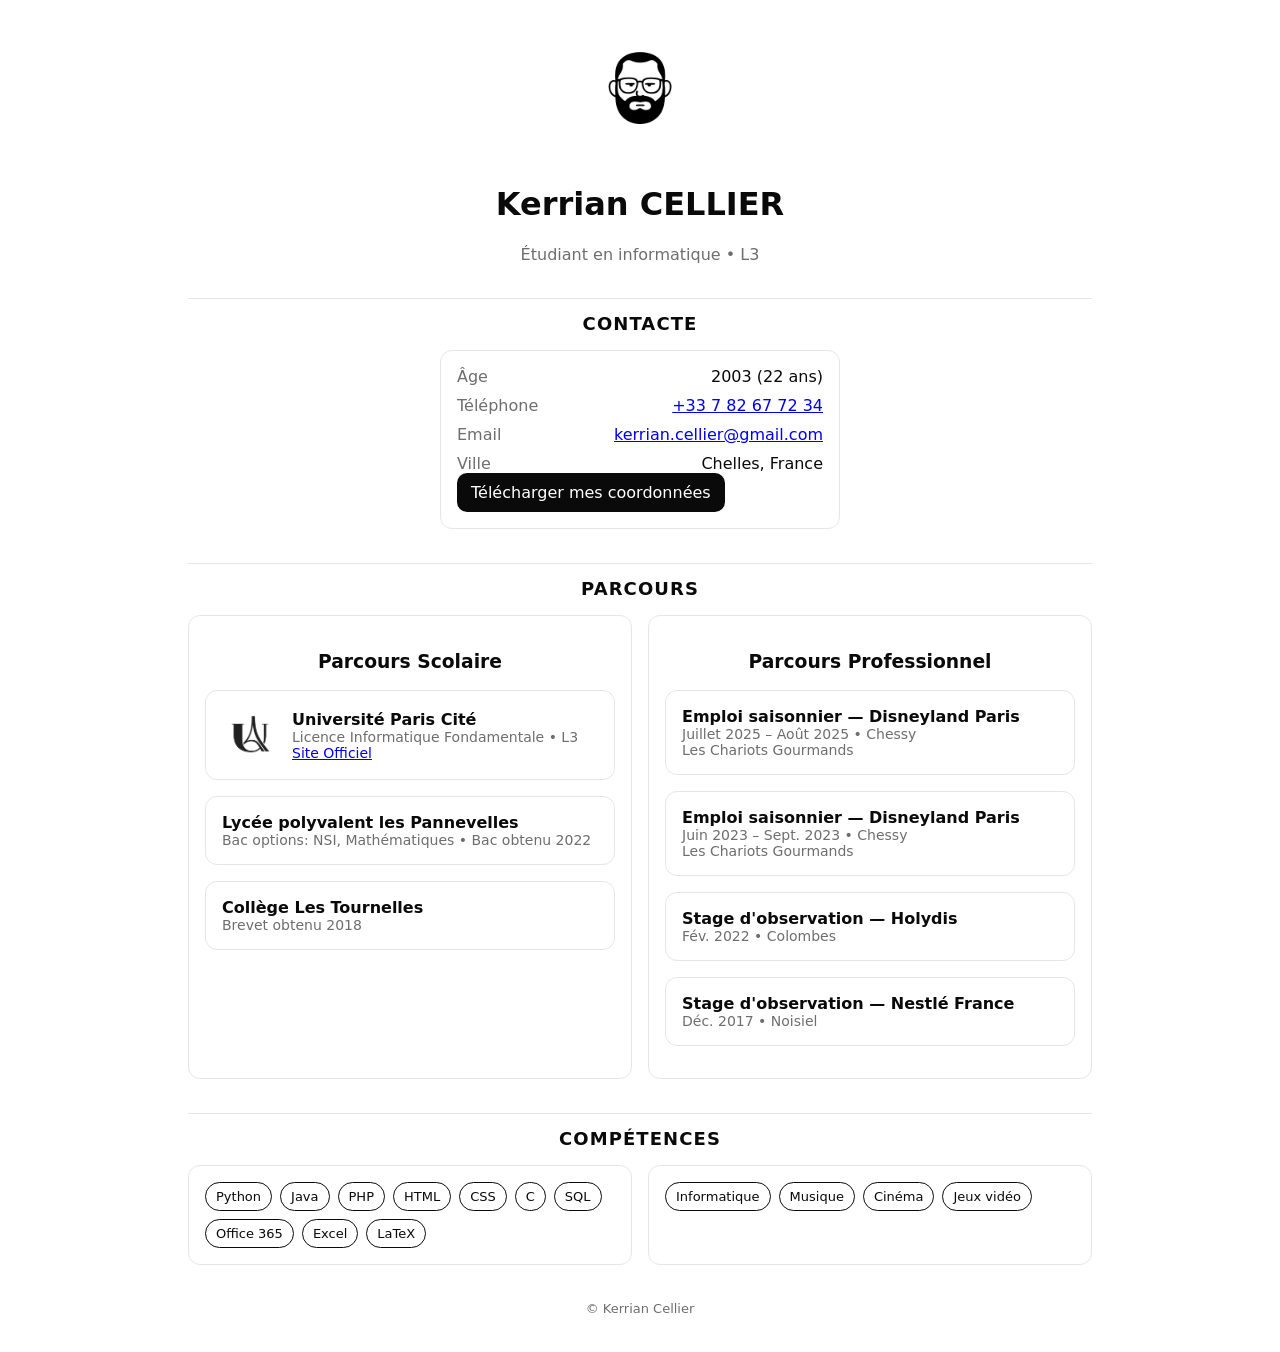
==== index.html @ a4cadca9 "Update index.html" ====
<!DOCTYPE html>
<html lang="fr">
<head>
<meta charset="utf-8">
<meta name="viewport" content="width=device-width, initial-scale=1">
<title>Kerrian Cellier — Portfolio</title>
<style>
  :root{
    --bg:#ffffff;
    --fg:#0a0a0a;
    --muted:#6e6e6e;
    --line:#e6e6e6;
  }
  *{box-sizing:
    border-box
  }
  html,body{
    margin:0;
    padding:0;
    background:var(--bg);
    color:var(--fg);
    font-family:system-ui,-apple-system,Segoe UI,Roboto,Arial,sans-serif
  }
  h1, h2, h3 {
    text-align: center;
  }
  .container{
    max-width:960px;
    margin:0 auto;
    padding:28px
  }
  .header{
    text-align: center;
    margin-bottom: 20px;
  }

  .profile-img{
    width: 120px;
    height: 120px;
    border-radius: 50%;
    object-fit: cover;
    background: #f2f2f2;
    margin-bottom: 12px;
  }

  .subtitle{
    margin: 4px 0 0;
    color: var(--muted);
  }

  .brand{
    display:flex;
    gap:16px;
    align-items:center
  }
  .brand img{
    width:72px;
    height:72px;
    border-radius:50%;
    object-fit:cover;
    background:#f2f2f2
  }
  .brand h1{
    font-size:28px;
    margin:0
  }
  .brand p{
    margin:4px 0 0;
    color:var(--muted)
  }
  .section{
    margin-top:34px;
    padding-top:14px;
    border-top:1px solid var(--line)
  }
  .section h2{
    font-size:18px;
    margin:0 0 16px;
    text-transform:uppercase;
    letter-spacing:.06em
  }
  .grid{
    display:grid;
    grid-template-columns:1fr;
    gap:16px
  }
  @media(min-width:760px){
    .grid{
      grid-template-columns:repeat(2,1fr)
    }
  }
  .card{
    border:1px solid var(--line);
    border-radius:12px;
    padding:16px
  }
  .list{
    display:grid;
    gap:10px
  }
  .row{
    display:flex;
    justify-content:space-between;
    gap:10px
  }
  .k{
    color:var(--muted)
  }
  .badges{
    display:flex;
    gap:8px;
    flex-wrap:wrap
  }
  .badge{
    border:1px solid var(--fg);
    padding:6px 10px;
    border-radius:999px;
    font-size:13px
  }
  .media{
    display:flex;
    gap:14px;
    align-items:center
  }
  .media img{
    width:56px;
    height:56px;
    object-fit:contain;
    filter:grayscale(100%)
  }
  a.btn{
    display:inline-block;
    background:var(--fg);
    color:#fff;
    text-decoration:none;
    padding:10px 14px;
    border-radius:10px
  }
  .small{
    font-size:14px;
    color:var(--muted)
  }
  footer{
    margin:36px 0 8px;
    color:var(--muted);
    font-size:13px;
    text-align:center
  }
  #parcours .card .card {
    margin-bottom: 16px;
  }

  #contact .card {
    max-width: 400px;
    margin: 0 auto;
}
</style>
</head>
<body>
<div class="container">
  <header class="header">
    <img src="assets/profile.png" class="profile-img">
    <h1>Kerrian CELLIER</h1>
    <p class="subtitle">Étudiant en informatique • L3</p>
  </header>

  <section id="contact" class="section">
    <h2>Contacte</h2>
    <div class="card">
      <div class="list">
        <div class="row"><span class="k">Âge</span><span>2003 (22 ans)</span></div>
        <div class="row"><span class="k">Téléphone</span><a href="tel:+33782677234">+33 7 82 67 72 34</a></div>
        <div class="row"><span class="k">Email</span><a href="mailto:kerrian.cellier@gmail.com">kerrian.cellier@gmail.com</a></div>
        <div class="row"><span class="k">Ville</span><span>Chelles, France</span></div>
      </div>
      <a class="btn" href="assets/profile.vcf" download="Kerrian_Cellier.vcf">Télécharger mes coordonnées</a>
    </div>
  </section>

  <section id="parcours" class="section">
    <h2>Parcours</h2>
    <div class="grid">
      
      <div class="card">
        <h3>Parcours Scolaire</h3>
        <div class="card">
          <div class="media">
            <img src="assets/upc-logo.png">
            <div>
              <div><b>Université Paris Cité</b></div>
              <div class="small">Licence Informatique Fondamentale • L3</div>
              <div class="small"><a href="https://www.informatique.univ-paris-diderot.fr/" target="_blank">Site Officiel</a></div>
            </div>
          </div>
        </div>

        <div class="card">
          <div class="media">
            <div>
              <div><b>Lycée polyvalent les Pannevelles</b></div>
              <div class="small">Bac options:  NSI, Mathématiques • Bac obtenu 2022</div>
            </div>
          </div>
        </div>

        <div class="card">
          <div class="media">
            <div>
              <div><b>Collège Les Tournelles</b></div>
              <div class="small">Brevet obtenu 2018</div>
            </div>
          </div>
        </div>
      </div>
      <div class="card">
        <h3>Parcours Professionnel</h3>

        <div class="card">
          <div class="media">
            <div>
              <div><b>Emploi saisonnier — Disneyland Paris</b></div>
              <div class="small">Juillet 2025 – Août 2025 • Chessy</div>
              <div class="small">Les Chariots Gourmands</div>
            </div>
          </div>
        </div>

        <div class="card">
          <div class="media">
            <div>
              <div><b>Emploi saisonnier — Disneyland Paris</b></div>
              <div class="small">Juin 2023 – Sept. 2023 • Chessy</div>
              <div class="small">Les Chariots Gourmands</div>
            </div>
          </div>
        </div>

        <div class="card">
          <div class="media">
            <div>
              <div><b>Stage d'observation — Holydis</b></div>
              <div class="small">Fév. 2022 • Colombes</div>
            </div>
          </div>
        </div>

        <div class="card">
          <div class="media">
            <div>
              <div><b>Stage d'observation — Nestlé France</b></div>
              <div class="small">Déc. 2017 • Noisiel</div>
            </div>
          </div>
        </div>

      </div>
    </div>
  </section>

  <section id="skills" class="section">
    <h2>Compétences</h2>
    <div class="grid">
      <div class="card">
        <div class="badges">
          <span class="badge">Python</span>
          <span class="badge">Java</span>
          <span class="badge">PHP</span>
          <span class="badge">HTML</span>
          <span class="badge">CSS</span>
          <span class="badge">C</span>
          <span class="badge">SQL</span>
          <span class="badge">Office 365</span>
          <span class="badge">Excel</span>
          <span class="badge">LaTeX</span>
        </div>
      </div>

      <div class="card">
        <div class="badges">
          <span class="badge">Informatique</span>
          <span class="badge">Musique</span>
          <span class="badge">Cinéma</span>
          <span class="badge">Jeux vidéo</span>
        </div>
      </div>
    </div>
  </section>

  <footer>© Kerrian Cellier</footer>
</div>
</body>
</html>
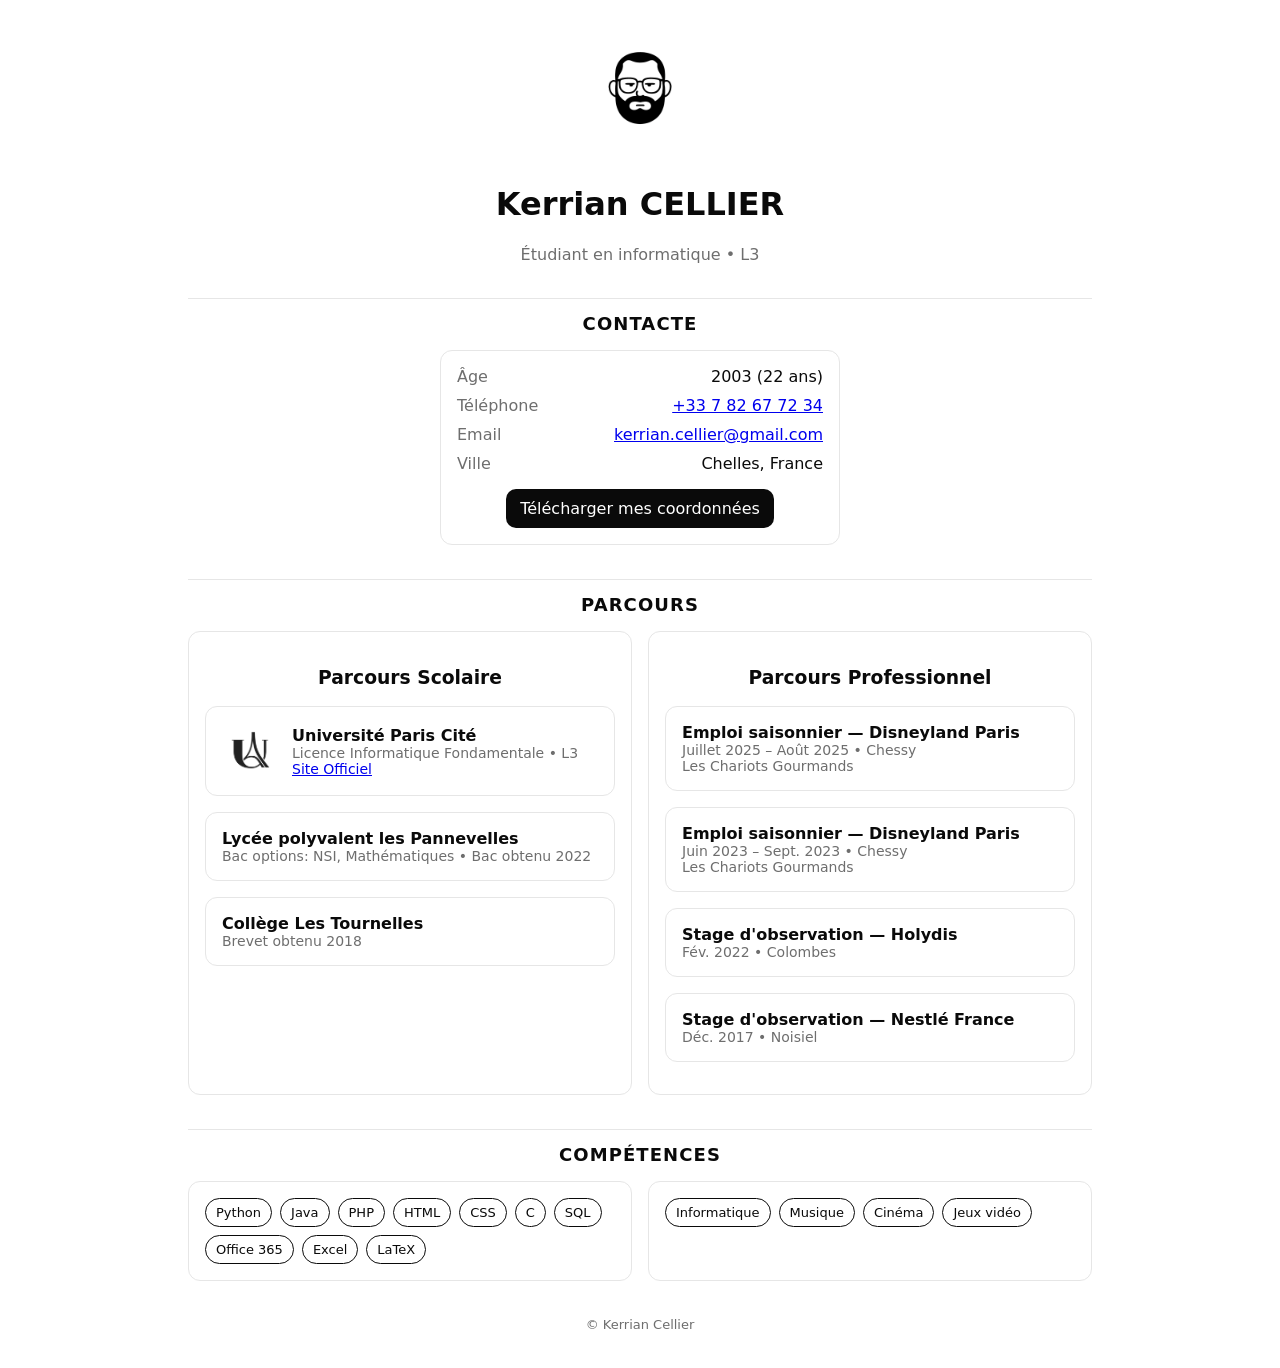
==== commit 3a422c01: "Add button styles to card component Added styles for button inside card component." ====
--- a/index.html
+++ b/index.html
@@ -33,7 +33,6 @@
     text-align: center;
     margin-bottom: 20px;
   }
-
   .profile-img{
     width: 120px;
     height: 120px;
@@ -42,12 +41,10 @@
     background: #f2f2f2;
     margin-bottom: 12px;
   }
-
   .subtitle{
     margin: 4px 0 0;
     color: var(--muted);
   }
-
   .brand{
     display:flex;
     gap:16px;
@@ -93,6 +90,12 @@
     border:1px solid var(--line);
     border-radius:12px;
     padding:16px
+  }
+  .card .btn {
+    display: block;
+    margin: 16px auto 0 auto;
+    text-align: center;
+    width: fit-content;
   }
   .list{
     display:grid;
@@ -149,7 +152,6 @@
   #parcours .card .card {
     margin-bottom: 16px;
   }
-
   #contact .card {
     max-width: 400px;
     margin: 0 auto;
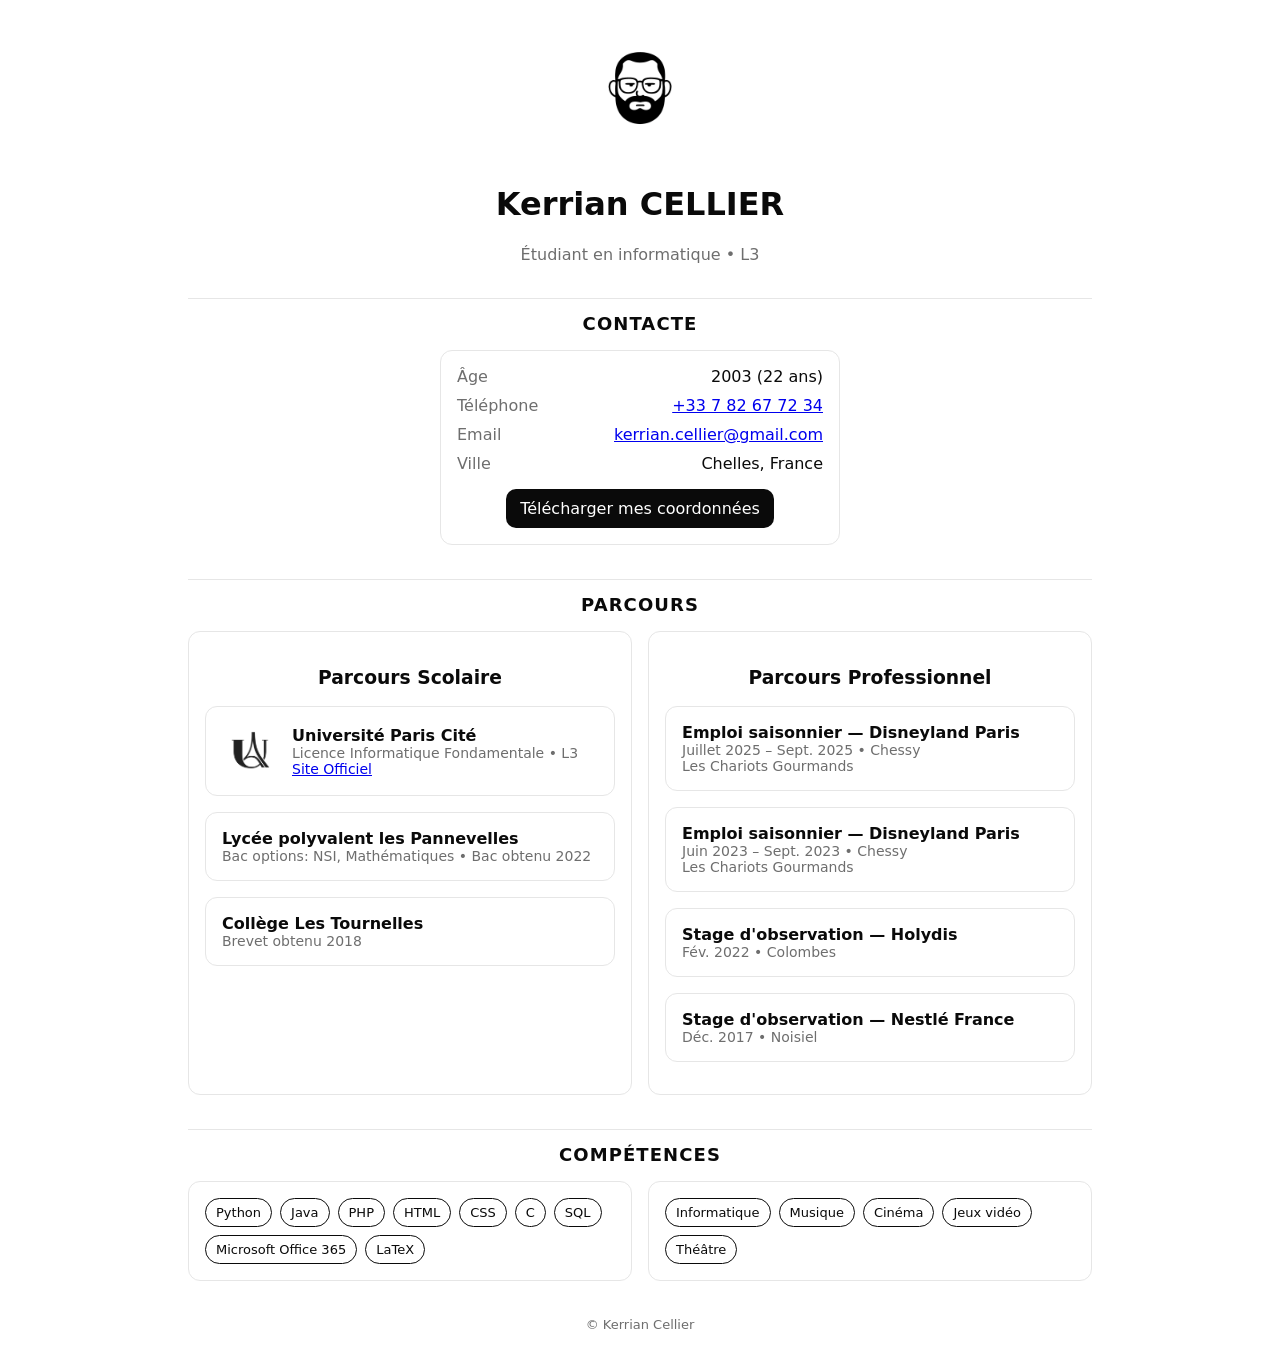
==== commit a55e4abc: "Update index.html" ====
--- a/index.html
+++ b/index.html
@@ -175,7 +175,7 @@
         <div class="row"><span class="k">Email</span><a href="mailto:kerrian.cellier@gmail.com">kerrian.cellier@gmail.com</a></div>
         <div class="row"><span class="k">Ville</span><span>Chelles, France</span></div>
       </div>
-      <a class="btn" href="assets/profile.vcf" download="Kerrian_Cellier.vcf">Télécharger mes coordonnées</a>
+      <a class="btn" href="assets/Kerrian_Cellier.vcf" download="Kerrian_Cellier.vcf">Télécharger mes coordonnées</a>
     </div>
   </section>
 
@@ -221,7 +221,7 @@
           <div class="media">
             <div>
               <div><b>Emploi saisonnier — Disneyland Paris</b></div>
-              <div class="small">Juillet 2025 – Août 2025 • Chessy</div>
+              <div class="small">Juillet 2025 – Sept. 2025 • Chessy</div>
               <div class="small">Les Chariots Gourmands</div>
             </div>
           </div>
@@ -271,8 +271,7 @@
           <span class="badge">CSS</span>
           <span class="badge">C</span>
           <span class="badge">SQL</span>
-          <span class="badge">Office 365</span>
-          <span class="badge">Excel</span>
+          <span class="badge">Microsoft Office 365</span>
           <span class="badge">LaTeX</span>
         </div>
       </div>
@@ -283,6 +282,7 @@
           <span class="badge">Musique</span>
           <span class="badge">Cinéma</span>
           <span class="badge">Jeux vidéo</span>
+          <span class="badge">Théâtre</span>
         </div>
       </div>
     </div>
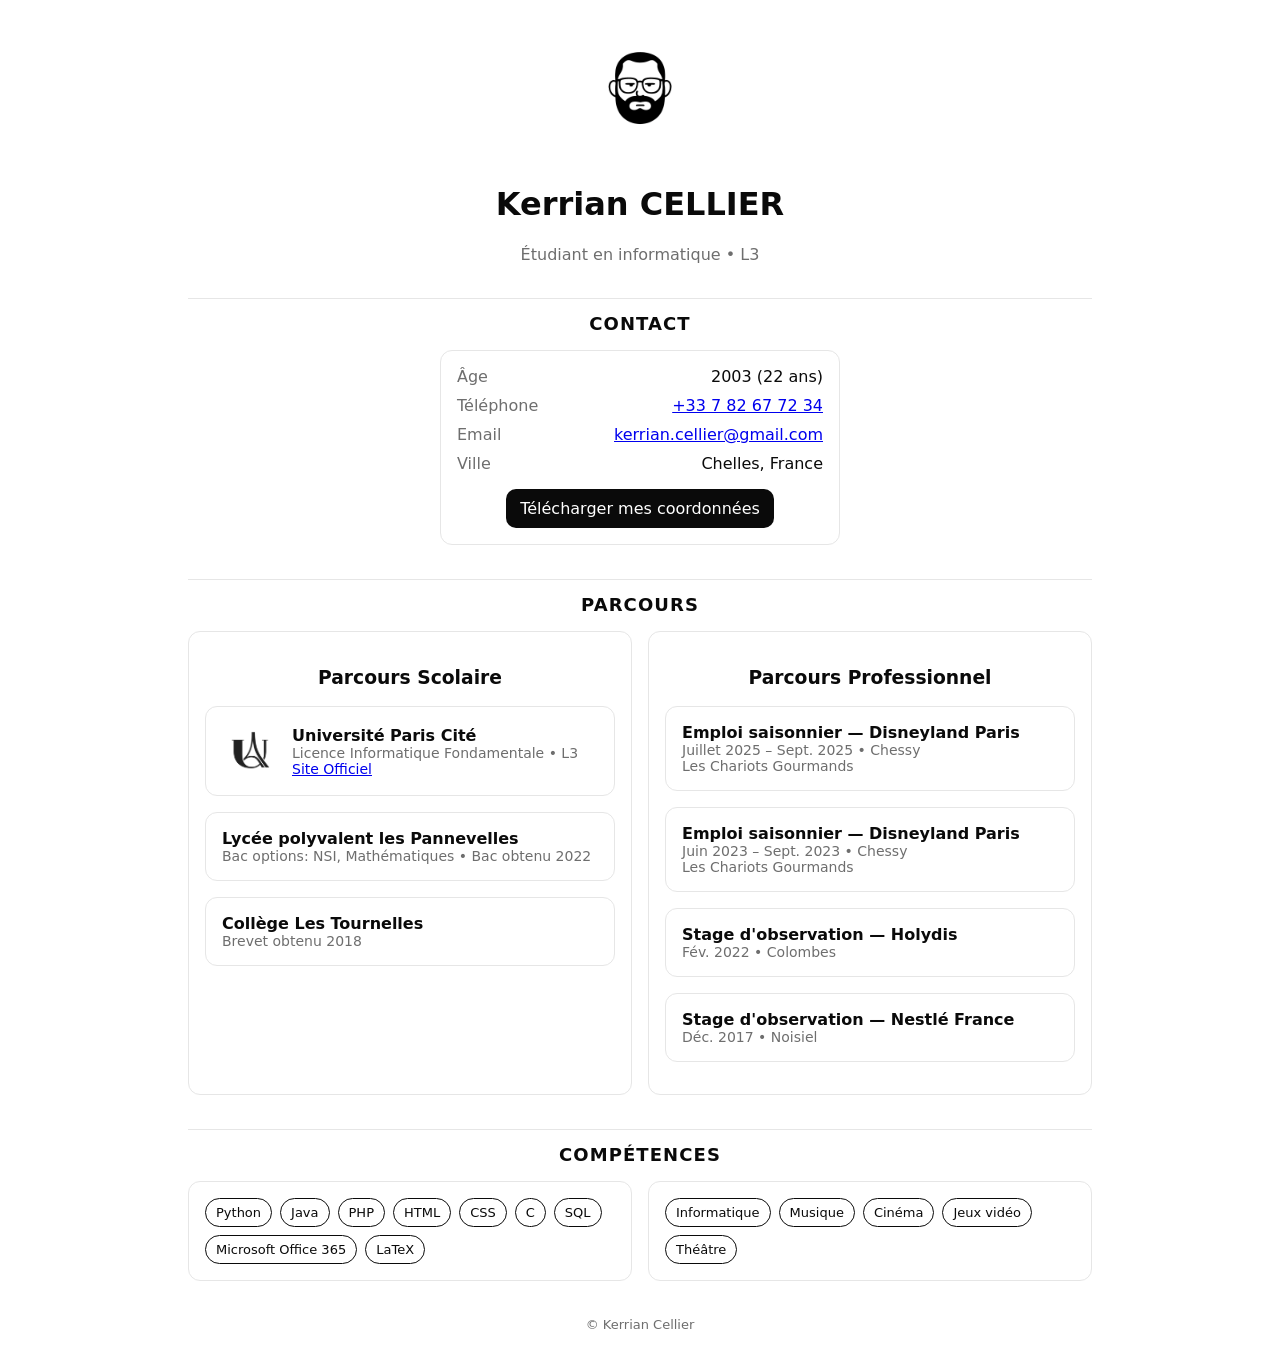
==== commit afdaec08: "Update index.html" ====
--- a/index.html
+++ b/index.html
@@ -167,7 +167,7 @@
   </header>
 
   <section id="contact" class="section">
-    <h2>Contacte</h2>
+    <h2>Contact</h2>
     <div class="card">
       <div class="list">
         <div class="row"><span class="k">Âge</span><span>2003 (22 ans)</span></div>
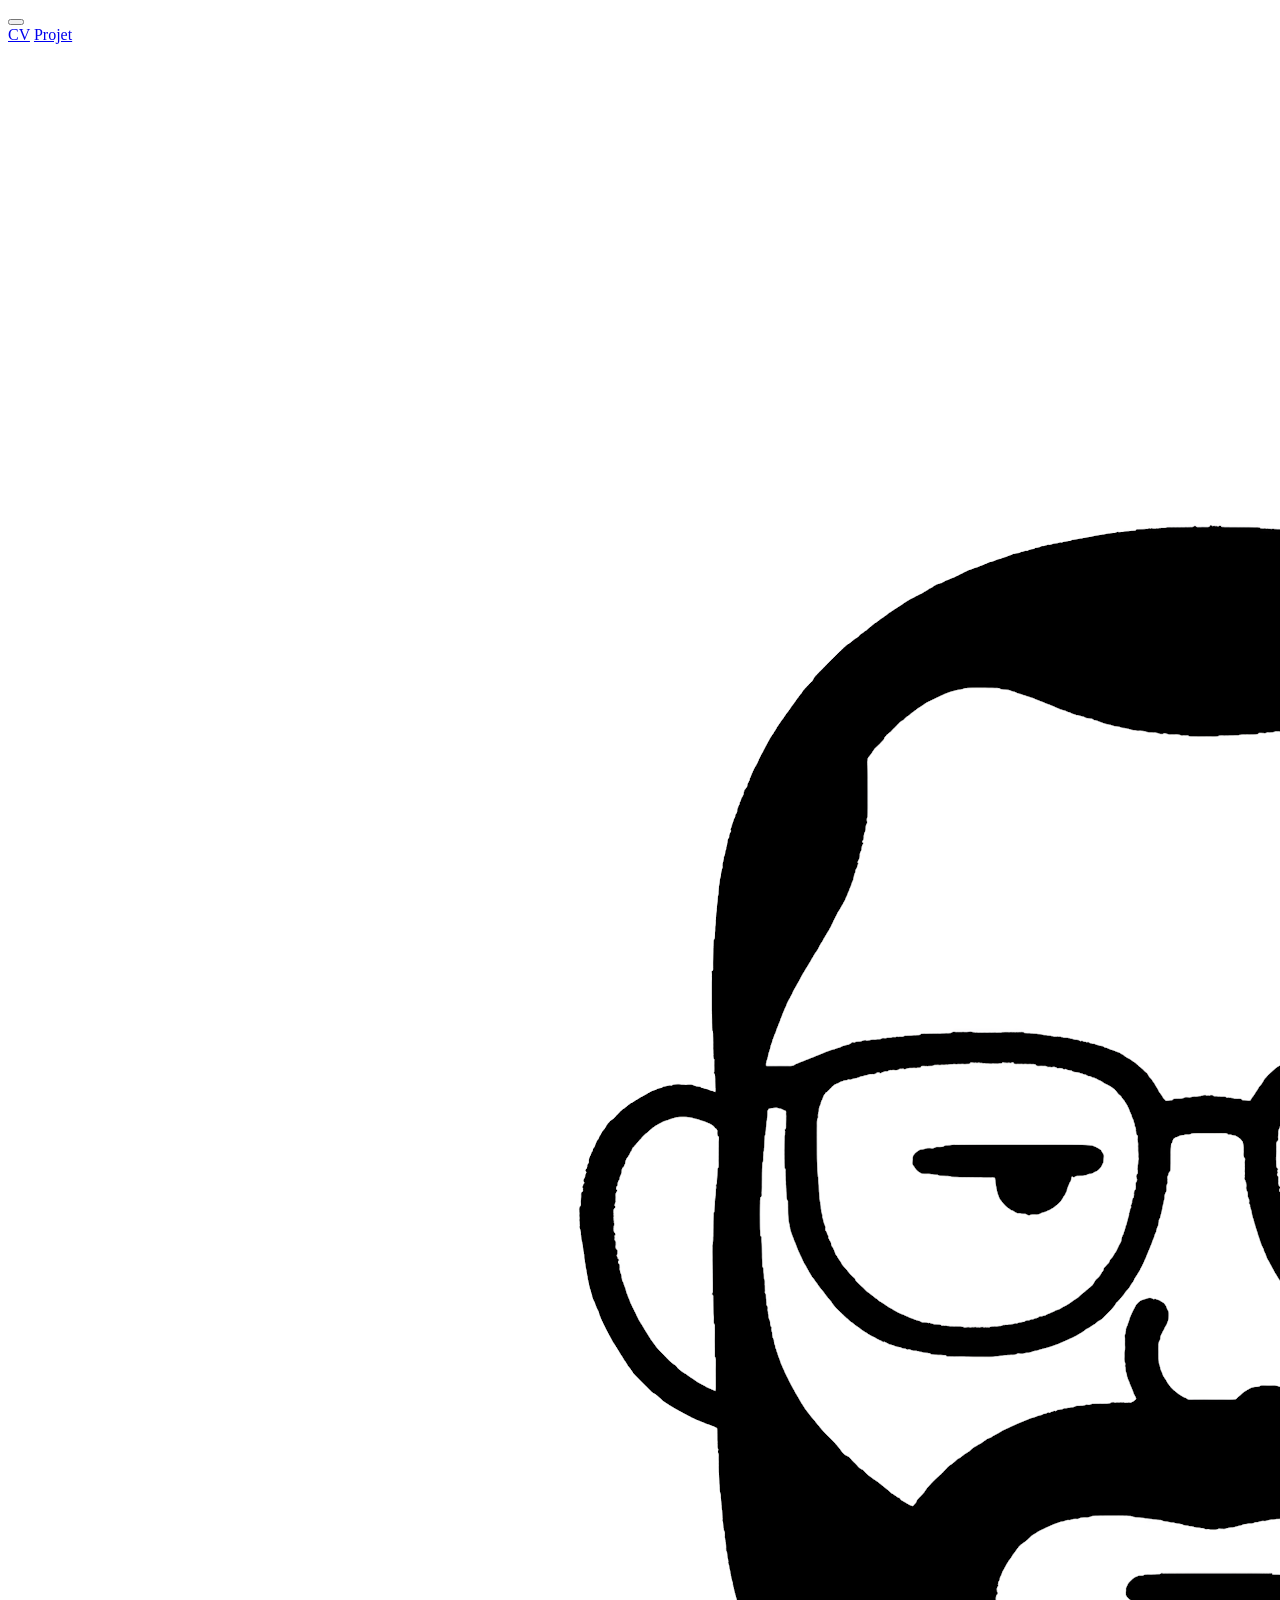
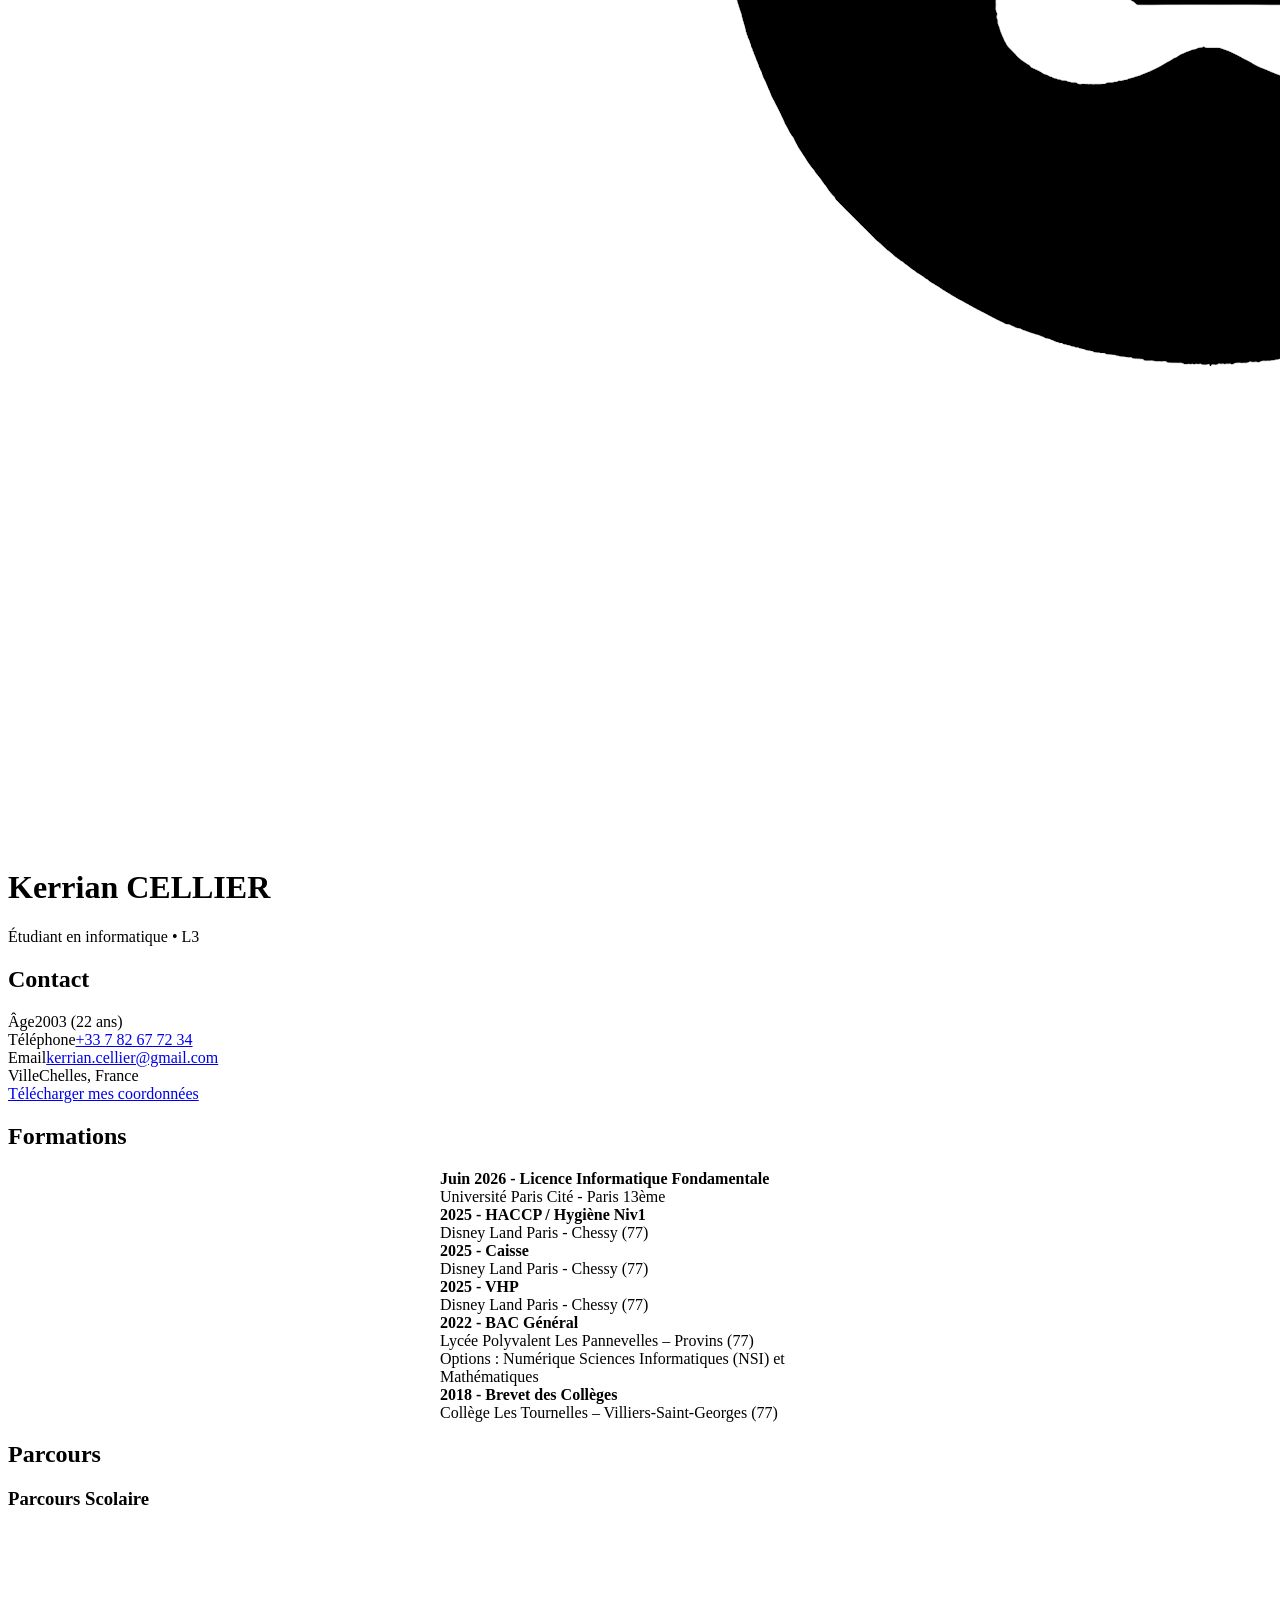
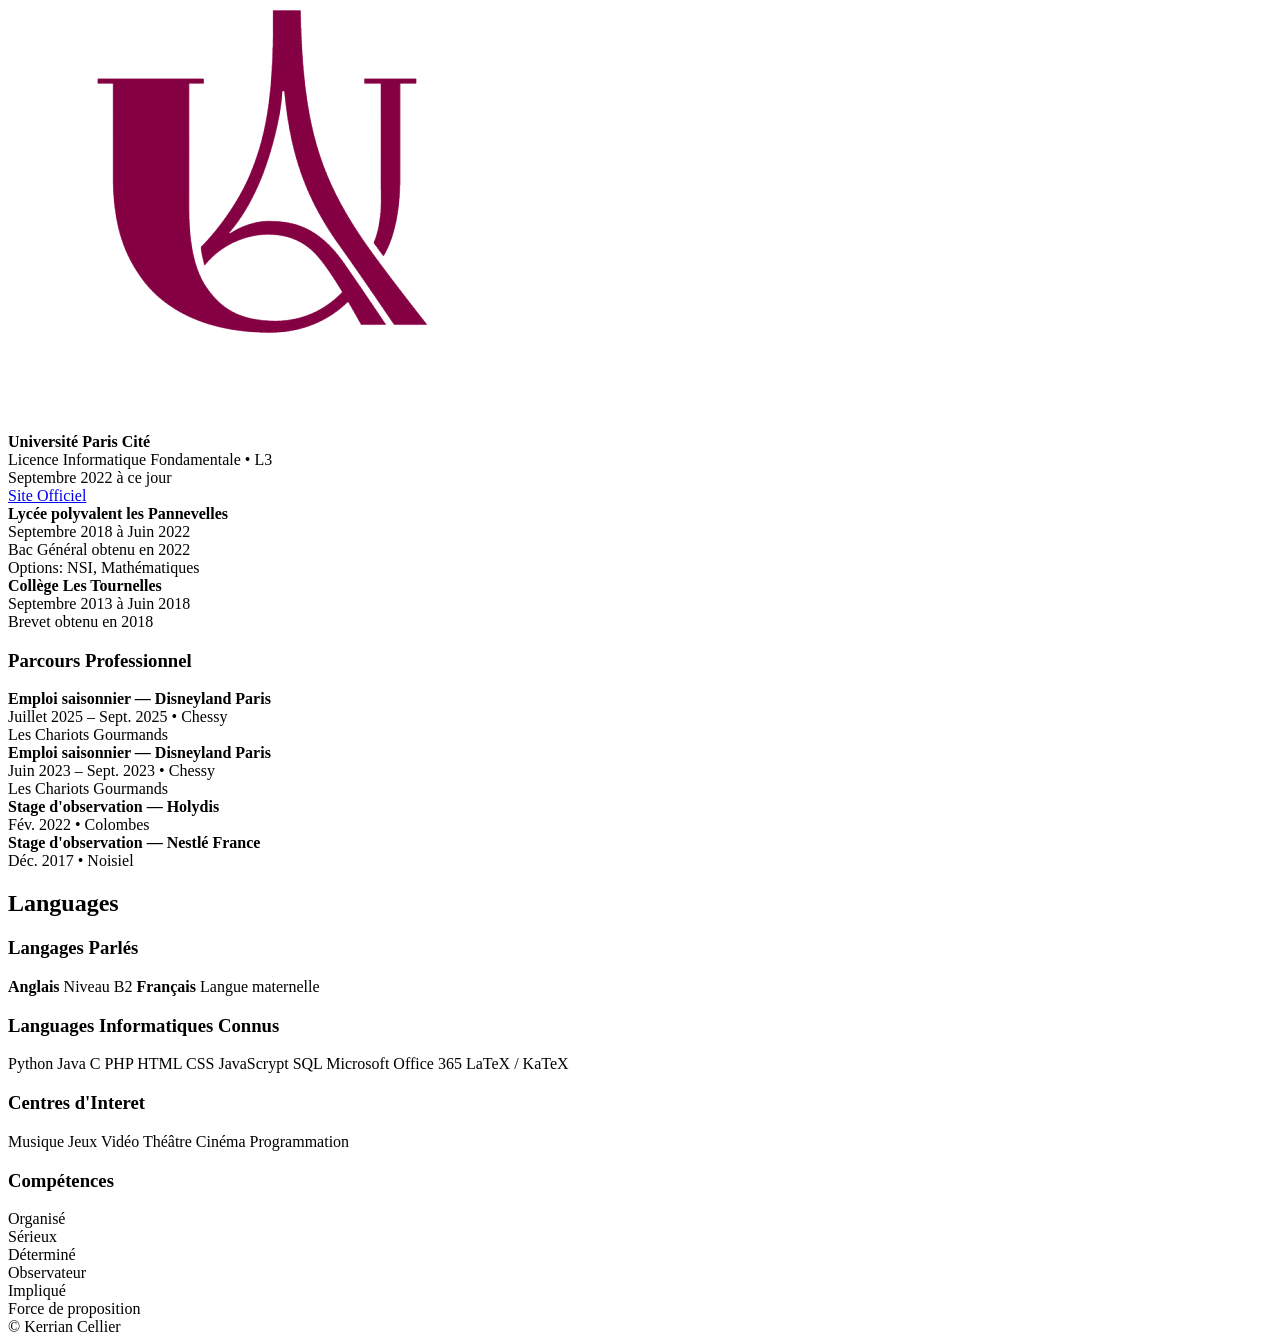
==== commit 7ab59354: "Update index.html" ====
--- a/index.html
+++ b/index.html
@@ -1,294 +1,326 @@
 <!DOCTYPE html>
-<html lang="fr">
-<head>
-<meta charset="utf-8">
-<meta name="viewport" content="width=device-width, initial-scale=1">
-<title>Kerrian Cellier — Portfolio</title>
-<style>
-  :root{
-    --bg:#ffffff;
-    --fg:#0a0a0a;
-    --muted:#6e6e6e;
-    --line:#e6e6e6;
-  }
-  *{box-sizing:
-    border-box
-  }
-  html,body{
-    margin:0;
-    padding:0;
-    background:var(--bg);
-    color:var(--fg);
-    font-family:system-ui,-apple-system,Segoe UI,Roboto,Arial,sans-serif
-  }
-  h1, h2, h3 {
-    text-align: center;
-  }
-  .container{
-    max-width:960px;
-    margin:0 auto;
-    padding:28px
-  }
-  .header{
-    text-align: center;
-    margin-bottom: 20px;
-  }
-  .profile-img{
-    width: 120px;
-    height: 120px;
-    border-radius: 50%;
-    object-fit: cover;
-    background: #f2f2f2;
-    margin-bottom: 12px;
-  }
-  .subtitle{
-    margin: 4px 0 0;
-    color: var(--muted);
-  }
-  .brand{
-    display:flex;
-    gap:16px;
-    align-items:center
-  }
-  .brand img{
-    width:72px;
-    height:72px;
-    border-radius:50%;
-    object-fit:cover;
-    background:#f2f2f2
-  }
-  .brand h1{
-    font-size:28px;
-    margin:0
-  }
-  .brand p{
-    margin:4px 0 0;
-    color:var(--muted)
-  }
-  .section{
-    margin-top:34px;
-    padding-top:14px;
-    border-top:1px solid var(--line)
-  }
-  .section h2{
-    font-size:18px;
-    margin:0 0 16px;
-    text-transform:uppercase;
-    letter-spacing:.06em
-  }
-  .grid{
-    display:grid;
-    grid-template-columns:1fr;
-    gap:16px
-  }
-  @media(min-width:760px){
-    .grid{
-      grid-template-columns:repeat(2,1fr)
-    }
-  }
-  .card{
-    border:1px solid var(--line);
-    border-radius:12px;
-    padding:16px
-  }
-  .card .btn {
-    display: block;
-    margin: 16px auto 0 auto;
-    text-align: center;
-    width: fit-content;
-  }
-  .list{
-    display:grid;
-    gap:10px
-  }
-  .row{
-    display:flex;
-    justify-content:space-between;
-    gap:10px
-  }
-  .k{
-    color:var(--muted)
-  }
-  .badges{
-    display:flex;
-    gap:8px;
-    flex-wrap:wrap
-  }
-  .badge{
-    border:1px solid var(--fg);
-    padding:6px 10px;
-    border-radius:999px;
-    font-size:13px
-  }
-  .media{
-    display:flex;
-    gap:14px;
-    align-items:center
-  }
-  .media img{
-    width:56px;
-    height:56px;
-    object-fit:contain;
-    filter:grayscale(100%)
-  }
-  a.btn{
-    display:inline-block;
-    background:var(--fg);
-    color:#fff;
-    text-decoration:none;
-    padding:10px 14px;
-    border-radius:10px
-  }
-  .small{
-    font-size:14px;
-    color:var(--muted)
-  }
-  footer{
-    margin:36px 0 8px;
-    color:var(--muted);
-    font-size:13px;
-    text-align:center
-  }
-  #parcours .card .card {
-    margin-bottom: 16px;
-  }
-  #contact .card {
-    max-width: 400px;
-    margin: 0 auto;
-}
-</style>
-</head>
+  <html lang="fr">
+    <head>
+      <meta charset="utf-8">
+      <meta name="viewport" content="width=device-width, initial-scale=1">
+      <title>Kerrian Cellier — Portfolio</title>
+      <link rel="stylesheet" href="style.css">
+    </head>
 <body>
-<div class="container">
-  <header class="header">
-    <img src="assets/profile.png" class="profile-img">
-    <h1>Kerrian CELLIER</h1>
-    <p class="subtitle">Étudiant en informatique • L3</p>
-  </header>
-
-  <section id="contact" class="section">
-    <h2>Contact</h2>
-    <div class="card">
-      <div class="list">
-        <div class="row"><span class="k">Âge</span><span>2003 (22 ans)</span></div>
-        <div class="row"><span class="k">Téléphone</span><a href="tel:+33782677234">+33 7 82 67 72 34</a></div>
-        <div class="row"><span class="k">Email</span><a href="mailto:kerrian.cellier@gmail.com">kerrian.cellier@gmail.com</a></div>
-        <div class="row"><span class="k">Ville</span><span>Chelles, France</span></div>
-      </div>
-      <a class="btn" href="assets/Kerrian_Cellier.vcf" download="Kerrian_Cellier.vcf">Télécharger mes coordonnées</a>
+
+  <button class="menu-toggle" id="menuToggle">
+        <span></span>
+        <span></span>
+        <span></span>
+    </button>
+
+    <nav class="nav-menu" id="navMenu">
+        <div class="nav-content">
+            <a href="index.html" class="active">CV</a>
+            <a href="projet.html">Projet</a>
+        </div>
+    </nav>
+
+    <div class="menu-overlay" id="menuOverlay"></div>
+
+    <div class="container">
+      <header class="header">
+        <img src="assets/profile.png" class="profile-img">
+        <h1>Kerrian CELLIER</h1>
+        <p class="subtitle">Étudiant en informatique • L3</p>
+      </header>
+
+      <section id="contact" class="section">
+        <h2>Contact</h2>
+        <div class="card">
+          <div class="list">
+            <div class="row"><span class="k">Âge</span><span>2003 (22 ans)</span></div>
+            <div class="row"><span class="k">Téléphone</span><a href="tel:+33782677234">+33 7 82 67 72 34</a></div>
+            <div class="row"><span class="k">Email</span><a href="mailto:kerrian.cellier@gmail.com">kerrian.cellier@gmail.com</a></div>
+            <div class="row"><span class="k">Ville</span><span>Chelles, France</span></div>
+          </div>
+          <a class="btn" href="assets/Kerrian_Cellier.vcf" download="Kerrian_Cellier.vcf">Télécharger mes coordonnées</a>
+        </div>
+      </section>
+
+      <section id="parcours" class="section">
+        <h2>Formations</h2>
+        <div class="list" style="text-align: left; width: 100%; max-width: 400px; margin: 0 auto;">
+          
+          <div class="card">
+            <div class="card">
+              <div class="media">
+                <div>
+                  <div><b>Juin 2026 - Licence Informatique Fondamentale</b></div>
+                  <div class="small">Université Paris Cité - Paris 13ème</div>
+                </div>
+              </div>
+            </div>
+
+            <div class="card">
+              <div class="media">
+                <div>
+                  <div><b>2025 - HACCP / Hygiène Niv1</b></div>
+                  <div class="small">Disney Land Paris - Chessy (77)</div>
+                </div>
+              </div>
+            </div>
+
+            <div class="card">
+              <div class="media">
+                <div>
+                  <div><b>2025 - Caisse</b></div>
+                  <div class="small">Disney Land Paris - Chessy (77)</div>
+                </div>
+              </div>
+            </div>
+
+            <div class="card">
+              <div class="media">
+                <div>
+                  <div><b>2025 - VHP</b></div>
+                  <div class="small">Disney Land Paris - Chessy (77)</div>
+                </div>
+              </div>
+            </div>
+
+            <div class="card">
+              <div class="media">
+                <div>
+                  <div><b>2022 - BAC Général</b></div>
+                  <div class="small">Lycée Polyvalent Les Pannevelles – Provins (77)</div>
+                  <div class="small">Options : Numérique Sciences Informatiques (NSI) et Mathématiques</div>
+                </div>
+              </div>
+            </div>
+
+            <div class="card">
+              <div class="media">
+                <div>
+                  <div><b>2018 - Brevet des Collèges</b></div>
+                  <div class="small">Collège Les Tournelles – Villiers-Saint-Georges (77)</div>
+                </div>
+              </div>
+            </div>
+
+          </div>
+        </div>
+      </section>
+
+      <section id="parcours" class="section">
+        <h2>Parcours</h2>
+        <div class="grid">
+          
+          <div class="card">
+            <h3>Parcours Scolaire</h3>
+            <div class="card">
+              <div class="media">
+                <img src="assets/upc-logo.png">
+                <div>
+                  <div><b>Université Paris Cité</b></div>
+                  <div class="small">Licence Informatique Fondamentale • L3</div>
+                  <div class="small">Septembre 2022 à ce jour</div>
+                  <div class="small"><a href="https://www.informatique.univ-paris-diderot.fr/" target="_blank">Site Officiel</a></div>
+                </div>
+              </div>
+            </div>
+
+            <div class="card">
+              <div class="media">
+                <div>
+                  <div><b>Lycée polyvalent les Pannevelles</b></div>
+                  <div class="small">Septembre 2018 à Juin 2022</div>
+                  <div class="small">Bac Général obtenu en 2022</div>
+                  <div class="small">Options:  NSI, Mathématiques</div>
+                </div>
+              </div>
+            </div>
+
+            <div class="card">
+              <div class="media">
+                <div>
+                  <div><b>Collège Les Tournelles</b></div>
+                  <div class="small">Septembre 2013 à Juin 2018</div>
+                  <div class="small">Brevet obtenu en 2018</div>
+                </div>
+              </div>
+            </div>
+          </div>
+          <div class="card">
+            <h3>Parcours Professionnel</h3>
+
+            <div class="card">
+              <div class="media">
+                <div>
+                  <div><b>Emploi saisonnier — Disneyland Paris</b></div>
+                  <div class="small">Juillet 2025 – Sept. 2025 • Chessy</div>
+                  <div class="small">Les Chariots Gourmands</div>
+                </div>
+              </div>
+            </div>
+
+            <div class="card">
+              <div class="media">
+                <div>
+                  <div><b>Emploi saisonnier — Disneyland Paris</b></div>
+                  <div class="small">Juin 2023 – Sept. 2023 • Chessy</div>
+                  <div class="small">Les Chariots Gourmands</div>
+                </div>
+              </div>
+            </div>
+
+            <div class="card">
+              <div class="media">
+                <div>
+                  <div><b>Stage d'observation — Holydis</b></div>
+                  <div class="small">Fév. 2022 • Colombes</div>
+                </div>
+              </div>
+            </div>
+
+            <div class="card">
+              <div class="media">
+                <div>
+                  <div><b>Stage d'observation — Nestlé France</b></div>
+                  <div class="small">Déc. 2017 • Noisiel</div>
+                </div>
+              </div>
+            </div>
+
+          </div>
+        </div>
+      </section>
+      
+      <section id="parcours" class="section">
+        <h2>Languages</h2>
+        <div class="list">
+          
+          <div class="card">
+          <h3>Langages Parlés</h3> <div class="card">
+            <div class="list">
+              <span class="badge" style="text-align: center; width: 100%; max-width: 350px; margin: 0 auto;">
+                <b>Anglais</b>
+                <span class="level">Niveau B2</span>
+              </span>
+              <span class="badge" style="text-align: center; width: 100%; max-width: 350px; margin: 0 auto;">
+                <b>Français</b>
+                <span class="level">Langue maternelle</span>
+              </span>
+            </div>
+          </div>
+
+          <div class="card">
+            <h3>Languages Informatiques Connus</h3>
+
+            <div class="card">
+              <div class="badges">
+              <span class="badge" style="text-align: center; width: 100%; max-width: 350px; margin: 0 auto;">Python</span>
+              <span class="badge" style="text-align: center; width: 100%; max-width: 350px; margin: 0 auto;">Java</span>
+              <span class="badge" style="text-align: center; width: 100%; max-width: 350px; margin: 0 auto;">C</span>
+              <span class="badge" style="text-align: center; width: 100%; max-width: 350px; margin: 0 auto;">PHP</span>
+              <span class="badge" style="text-align: center; width: 100%; max-width: 350px; margin: 0 auto;">HTML</span>
+              <span class="badge" style="text-align: center; width: 100%; max-width: 350px; margin: 0 auto;">CSS</span>
+              <span class="badge" style="text-align: center; width: 100%; max-width: 350px; margin: 0 auto;">JavaScrypt</span>
+              <span class="badge" style="text-align: center; width: 100%; max-width: 350px; margin: 0 auto;">SQL</span>
+              <span class="badge" style="text-align: center; width: 100%; max-width: 350px; margin: 0 auto;">Microsoft Office 365</span>
+              <span class="badge" style="text-align: center; width: 100%; max-width: 350px; margin: 0 auto;">LaTeX / KaTeX</span>
+              </div>
+            </div>
+          </div>
+        </div>
+      </section>
+
+      <section id="parcours" class="section">
+        <div class="grid">
+          
+          <div class="card">
+            <h3>Centres d'Interet</h3>
+            <div class="card">
+              <div class="badges">
+              <span class="badge" style="text-align: center; width: 100%; max-width: 350px; margin: 0 auto;">Musique</span>
+              <span class="badge" style="text-align: center; width: 100%; max-width: 350px; margin: 0 auto;">Jeux Vidéo</span>
+              <span class="badge" style="text-align: center; width: 100%; max-width: 350px; margin: 0 auto;">Théâtre</span>
+              <span class="badge" style="text-align: center; width: 100%; max-width: 350px; margin: 0 auto;">Cinéma</span>
+              <span class="badge" style="text-align: center; width: 100%; max-width: 350px; margin: 0 auto;">Programmation</span>
+              </div>
+            </div>
+          </div>
+          <div class="card">
+            <h3>Compétences</h3>
+
+            <div class="card">
+              <div class="badges">
+                <div class="skill-item">
+                  <div class="skill-info">
+                    <span>Organisé</span>
+                  </div>
+                  <div class="progress-bar">
+                    <div class="progress-fill" style="--fill: 80%;"></div>
+                  </div>
+                </div>
+
+                <div class="skill-item">
+                  <div class="skill-info">
+                    <span>Sérieux</span>
+                  </div>
+                  <div class="progress-bar">
+                    <div class="progress-fill" style="--fill: 80%;"></div>
+                  </div>
+                </div>
+
+                <div class="skill-item">
+                  <div class="skill-info">
+                    <span>Déterminé</span>
+                  </div>
+                  <div class="progress-bar">
+                    <div class="progress-fill" style="--fill: 80%;"></div>
+                  </div>
+                </div>
+
+                <div class="skill-item">
+                  <div class="skill-info">
+                    <span>Observateur</span>
+                  </div>
+                  <div class="progress-bar">
+                    <div class="progress-fill" style="--fill: 60%;"></div>
+                  </div>
+                </div>
+
+                <div class="skill-item">
+                  <div class="skill-info">
+                    <span>Impliqué</span>
+                  </div>
+                  <div class="progress-bar">
+                    <div class="progress-fill" style="--fill: 70%;"></div>
+                  </div>
+                </div>
+
+                <div class="skill-item">
+                  <div class="skill-info">
+                    <span>Force de proposition</span>
+                  </div>
+                  <div class="progress-bar">
+                    <div class="progress-fill" style="--fill: 70%;"></div>
+                  </div>
+                </div>
+              </div>
+            </div>
+          </div>
+        </div>
+      </section>
+
+      <footer>© Kerrian Cellier</footer>
     </div>
-  </section>
-
-  <section id="parcours" class="section">
-    <h2>Parcours</h2>
-    <div class="grid">
-      
-      <div class="card">
-        <h3>Parcours Scolaire</h3>
-        <div class="card">
-          <div class="media">
-            <img src="assets/upc-logo.png">
-            <div>
-              <div><b>Université Paris Cité</b></div>
-              <div class="small">Licence Informatique Fondamentale • L3</div>
-              <div class="small"><a href="https://www.informatique.univ-paris-diderot.fr/" target="_blank">Site Officiel</a></div>
-            </div>
-          </div>
-        </div>
-
-        <div class="card">
-          <div class="media">
-            <div>
-              <div><b>Lycée polyvalent les Pannevelles</b></div>
-              <div class="small">Bac options:  NSI, Mathématiques • Bac obtenu 2022</div>
-            </div>
-          </div>
-        </div>
-
-        <div class="card">
-          <div class="media">
-            <div>
-              <div><b>Collège Les Tournelles</b></div>
-              <div class="small">Brevet obtenu 2018</div>
-            </div>
-          </div>
-        </div>
-      </div>
-      <div class="card">
-        <h3>Parcours Professionnel</h3>
-
-        <div class="card">
-          <div class="media">
-            <div>
-              <div><b>Emploi saisonnier — Disneyland Paris</b></div>
-              <div class="small">Juillet 2025 – Sept. 2025 • Chessy</div>
-              <div class="small">Les Chariots Gourmands</div>
-            </div>
-          </div>
-        </div>
-
-        <div class="card">
-          <div class="media">
-            <div>
-              <div><b>Emploi saisonnier — Disneyland Paris</b></div>
-              <div class="small">Juin 2023 – Sept. 2023 • Chessy</div>
-              <div class="small">Les Chariots Gourmands</div>
-            </div>
-          </div>
-        </div>
-
-        <div class="card">
-          <div class="media">
-            <div>
-              <div><b>Stage d'observation — Holydis</b></div>
-              <div class="small">Fév. 2022 • Colombes</div>
-            </div>
-          </div>
-        </div>
-
-        <div class="card">
-          <div class="media">
-            <div>
-              <div><b>Stage d'observation — Nestlé France</b></div>
-              <div class="small">Déc. 2017 • Noisiel</div>
-            </div>
-          </div>
-        </div>
-
-      </div>
-    </div>
-  </section>
-
-  <section id="skills" class="section">
-    <h2>Compétences</h2>
-    <div class="grid">
-      <div class="card">
-        <div class="badges">
-          <span class="badge">Python</span>
-          <span class="badge">Java</span>
-          <span class="badge">PHP</span>
-          <span class="badge">HTML</span>
-          <span class="badge">CSS</span>
-          <span class="badge">C</span>
-          <span class="badge">SQL</span>
-          <span class="badge">Microsoft Office 365</span>
-          <span class="badge">LaTeX</span>
-        </div>
-      </div>
-
-      <div class="card">
-        <div class="badges">
-          <span class="badge">Informatique</span>
-          <span class="badge">Musique</span>
-          <span class="badge">Cinéma</span>
-          <span class="badge">Jeux vidéo</span>
-          <span class="badge">Théâtre</span>
-        </div>
-      </div>
-    </div>
-  </section>
-
-  <footer>© Kerrian Cellier</footer>
-</div>
-</body>
+
+    <script>
+        const menuToggle = document.getElementById('menuToggle');
+        const navMenu = document.getElementById('navMenu');
+        const menuOverlay = document.getElementById('menuOverlay');
+        menuToggle.addEventListener('click', () => {
+            navMenu.classList.toggle('open');
+            menuOverlay.classList.toggle('open');
+        });
+    </script>
+    
+  </body>
 </html>
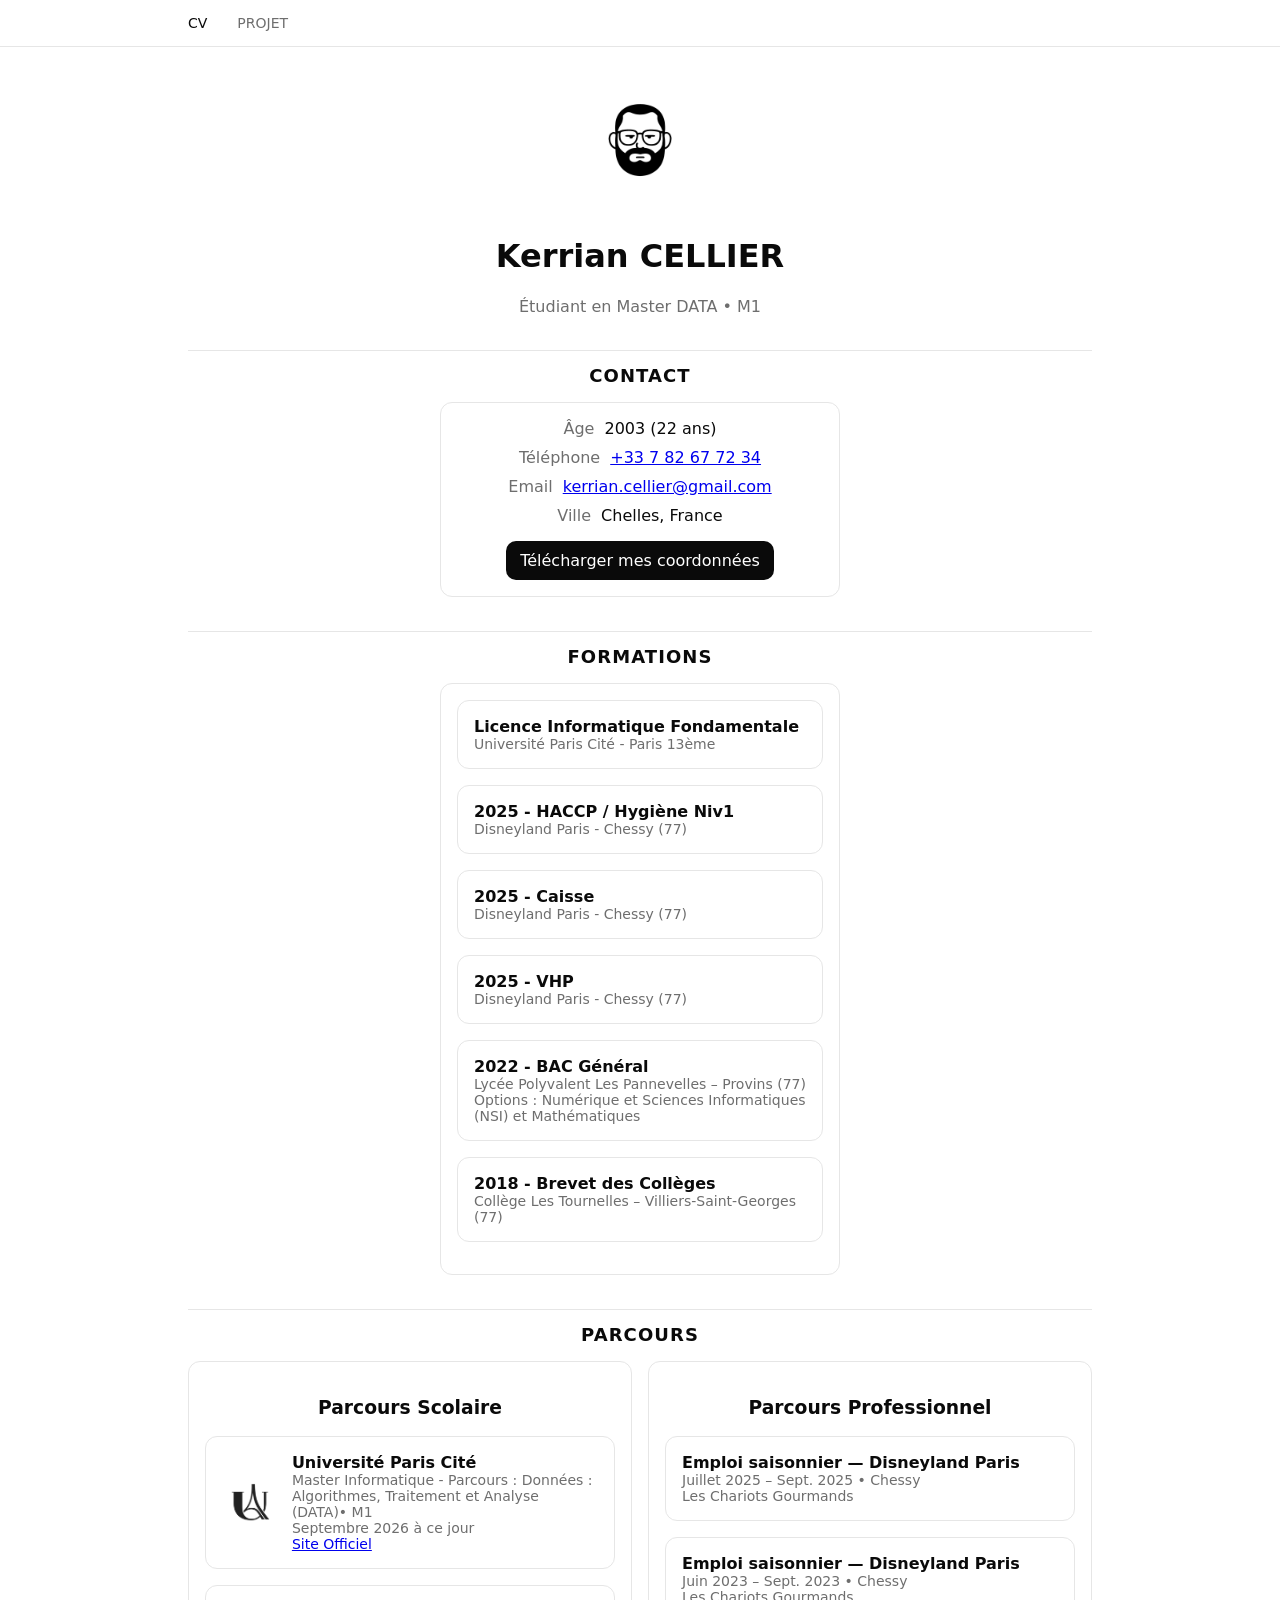
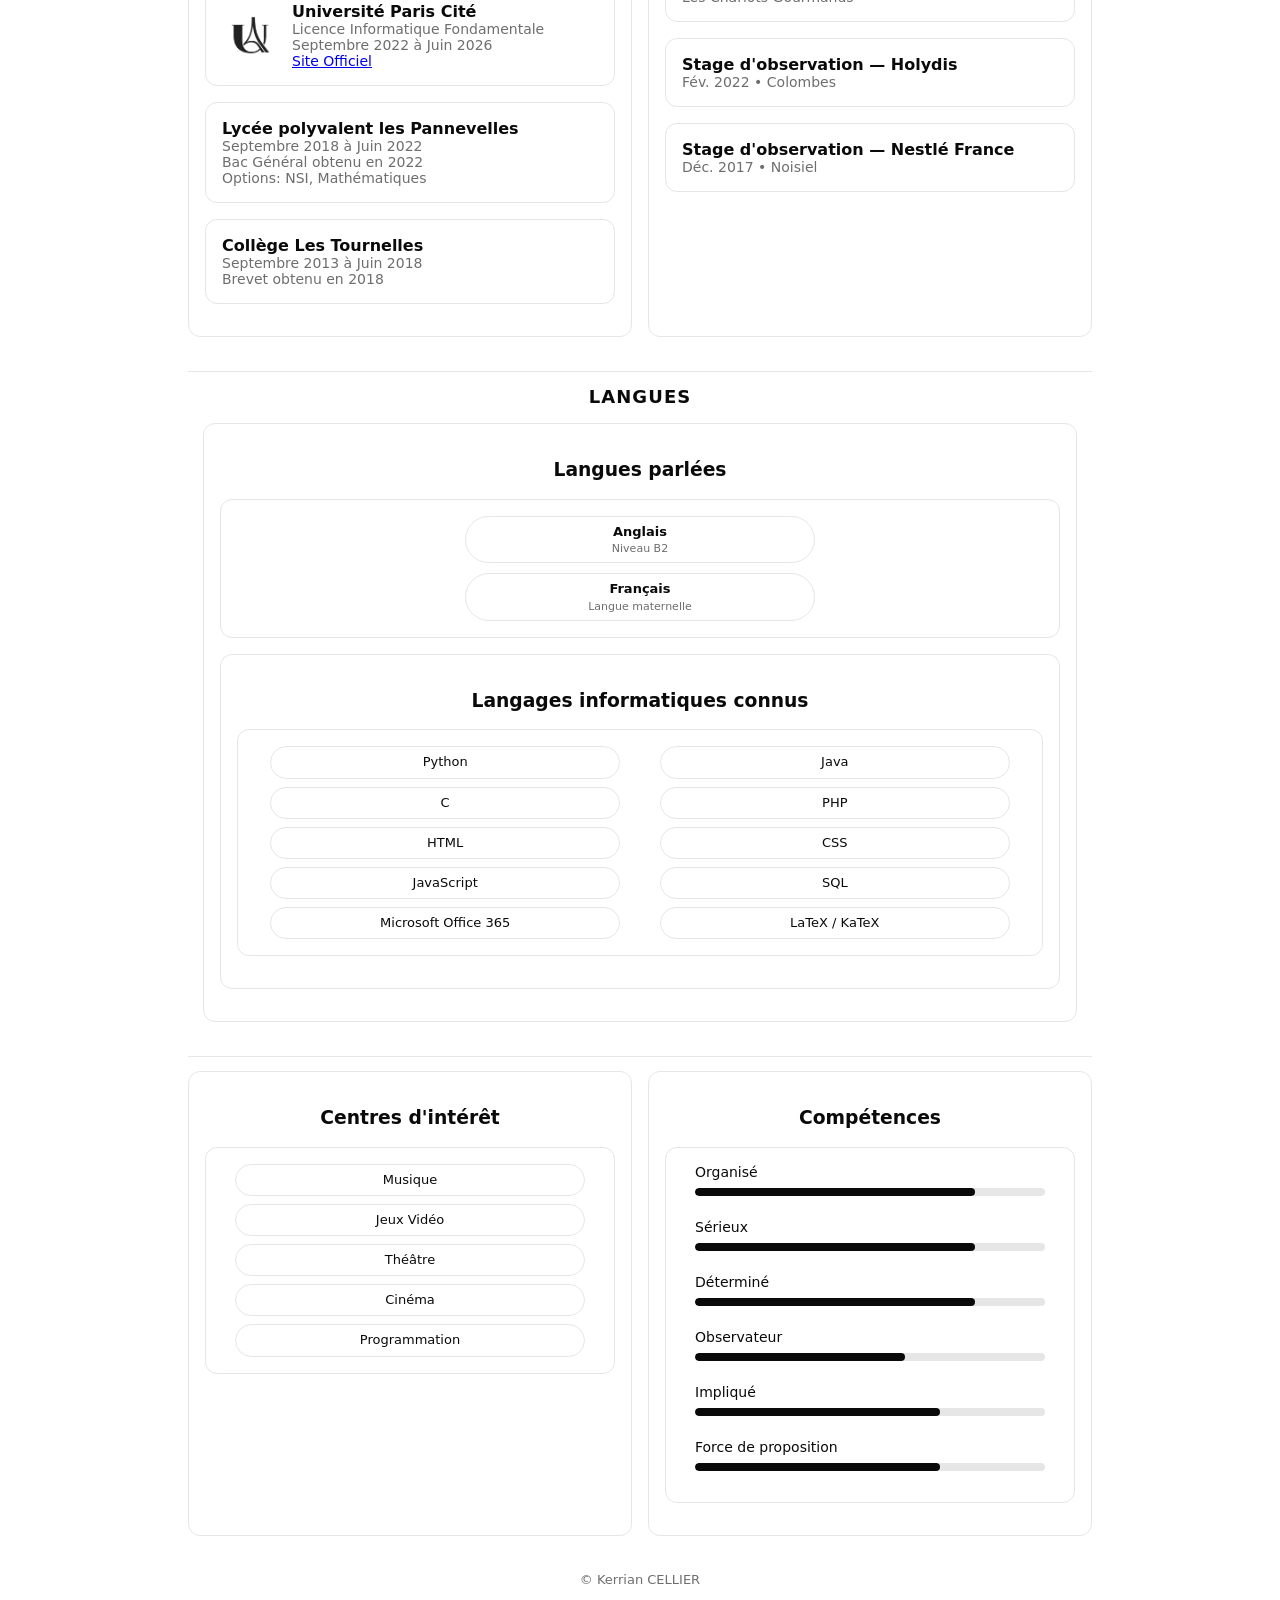
==== commit 64eb872a: "Update index.html" ====
--- a/index.html
+++ b/index.html
@@ -27,7 +27,7 @@
       <header class="header">
         <img src="assets/profile.png" class="profile-img">
         <h1>Kerrian CELLIER</h1>
-        <p class="subtitle">Étudiant en informatique • L3</p>
+        <p class="subtitle">Étudiant en Master DATA • M1</p>
       </header>
 
       <section id="contact" class="section">
@@ -51,7 +51,7 @@
             <div class="card">
               <div class="media">
                 <div>
-                  <div><b>Juin 2026 - Licence Informatique Fondamentale</b></div>
+                  <div><b>Licence Informatique Fondamentale</b></div>
                   <div class="small">Université Paris Cité - Paris 13ème</div>
                 </div>
               </div>
@@ -61,7 +61,7 @@
               <div class="media">
                 <div>
                   <div><b>2025 - HACCP / Hygiène Niv1</b></div>
-                  <div class="small">Disney Land Paris - Chessy (77)</div>
+                  <div class="small">Disneyland Paris - Chessy (77)</div>
                 </div>
               </div>
             </div>
@@ -70,7 +70,7 @@
               <div class="media">
                 <div>
                   <div><b>2025 - Caisse</b></div>
-                  <div class="small">Disney Land Paris - Chessy (77)</div>
+                  <div class="small">Disneyland Paris - Chessy (77)</div>
                 </div>
               </div>
             </div>
@@ -79,7 +79,7 @@
               <div class="media">
                 <div>
                   <div><b>2025 - VHP</b></div>
-                  <div class="small">Disney Land Paris - Chessy (77)</div>
+                  <div class="small">Disneyland Paris - Chessy (77)</div>
                 </div>
               </div>
             </div>
@@ -89,7 +89,7 @@
                 <div>
                   <div><b>2022 - BAC Général</b></div>
                   <div class="small">Lycée Polyvalent Les Pannevelles – Provins (77)</div>
-                  <div class="small">Options : Numérique Sciences Informatiques (NSI) et Mathématiques</div>
+                  <div class="small">Options : Numérique et Sciences Informatiques (NSI) et Mathématiques</div>
                 </div>
               </div>
             </div>
@@ -113,14 +113,27 @@
           
           <div class="card">
             <h3>Parcours Scolaire</h3>
+
             <div class="card">
               <div class="media">
                 <img src="assets/upc-logo.png">
                 <div>
                   <div><b>Université Paris Cité</b></div>
-                  <div class="small">Licence Informatique Fondamentale • L3</div>
-                  <div class="small">Septembre 2022 à ce jour</div>
-                  <div class="small"><a href="https://www.informatique.univ-paris-diderot.fr/" target="_blank">Site Officiel</a></div>
+                  <div class="small">Master Informatique - Parcours : Données : Algorithmes, Traitement et Analyse (DATA)• M1</div>
+                  <div class="small">Septembre 2026 à ce jour</div>
+                  <div class="small"><a href="https://odf.u-paris.fr/fr/offre-de-formation/master-XB/sciences-technologies-sante-STS/informatique-fondamentale-et-appliquee-K875KEVO/master-informatique-parcours-donnees-algorithmes-traitement-et-analyse-JS1V66EH.html" target="_blank">Site Officiel</a></div>
+                </div>
+              </div>
+            </div>
+            
+            <div class="card">
+              <div class="media">
+                <img src="assets/upc-logo.png">
+                <div>
+                  <div><b>Université Paris Cité</b></div>
+                  <div class="small">Licence Informatique Fondamentale</div>
+                  <div class="small">Septembre 2022 à Juin 2026</div>
+                  <div class="small"><a href="https://odf.u-paris.fr/fr/offre-de-formation/licence-XA/sciences-technologies-sante-STS/informatique-K2VO937D/licence-informatique-parcours-informatique-fondamentale-JRKM8J1B.html" target="_blank">Site Officiel</a></div>
                 </div>
               </div>
             </div>
@@ -192,11 +205,11 @@
       </section>
       
       <section id="parcours" class="section">
-        <h2>Languages</h2>
+        <h2>Langues</h2>
         <div class="list">
           
           <div class="card">
-          <h3>Langages Parlés</h3> <div class="card">
+          <h3>Langues parlées</h3> <div class="card">
             <div class="list">
               <span class="badge" style="text-align: center; width: 100%; max-width: 350px; margin: 0 auto;">
                 <b>Anglais</b>
@@ -210,7 +223,7 @@
           </div>
 
           <div class="card">
-            <h3>Languages Informatiques Connus</h3>
+            <h3>Langages informatiques connus</h3>
 
             <div class="card">
               <div class="badges">
@@ -220,7 +233,7 @@
               <span class="badge" style="text-align: center; width: 100%; max-width: 350px; margin: 0 auto;">PHP</span>
               <span class="badge" style="text-align: center; width: 100%; max-width: 350px; margin: 0 auto;">HTML</span>
               <span class="badge" style="text-align: center; width: 100%; max-width: 350px; margin: 0 auto;">CSS</span>
-              <span class="badge" style="text-align: center; width: 100%; max-width: 350px; margin: 0 auto;">JavaScrypt</span>
+              <span class="badge" style="text-align: center; width: 100%; max-width: 350px; margin: 0 auto;">JavaScript</span>
               <span class="badge" style="text-align: center; width: 100%; max-width: 350px; margin: 0 auto;">SQL</span>
               <span class="badge" style="text-align: center; width: 100%; max-width: 350px; margin: 0 auto;">Microsoft Office 365</span>
               <span class="badge" style="text-align: center; width: 100%; max-width: 350px; margin: 0 auto;">LaTeX / KaTeX</span>
@@ -234,7 +247,7 @@
         <div class="grid">
           
           <div class="card">
-            <h3>Centres d'Interet</h3>
+            <h3>Centres d'intérêt</h3>
             <div class="card">
               <div class="badges">
               <span class="badge" style="text-align: center; width: 100%; max-width: 350px; margin: 0 auto;">Musique</span>
@@ -309,7 +322,7 @@
         </div>
       </section>
 
-      <footer>© Kerrian Cellier</footer>
+      <footer>© Kerrian CELLIER</footer>
     </div>
 
     <script>
--- a/style.css
+++ b/style.css
@@ -0,0 +1,398 @@
+/* --- VARIABLES ET RESET --- */
+:root {
+    --bg: #ffffff;
+    --fg: #0a0a0a;
+    --muted: #6e6e6e;
+    --line: #e6e6e6;
+}
+
+* { box-sizing: border-box; }
+
+html, body {
+    margin: 0;
+    padding: 0;
+    background: var(--bg);
+    color: var(--fg);
+    font-family: system-ui, -apple-system, Segoe UI, Roboto, Arial, sans-serif;
+}
+
+h1, h2, h3 { text-align: center; }
+
+/* --- LAYOUT --- */
+.container {
+    max-width: 960px;
+    margin: 0 auto;
+    padding: 28px;
+    padding-top: 80px;
+}
+
+.header {
+    text-align: center;
+    margin-bottom: 20px;
+}
+
+.profile-img {
+    width: 120px;
+    height: 120px;
+    border-radius: 50%;
+    object-fit: cover;
+    background: #f2f2f2;
+    margin-bottom: 12px;
+}
+
+.subtitle {
+    margin: 4px 0 0;
+    color: var(--muted);
+}
+
+.brand {
+    display: flex;
+    gap: 16px;
+    align-items: center;
+}
+
+.brand img {
+    width: 72px;
+    height: 72px;
+    border-radius: 50%;
+    object-fit: cover;
+    background: #f2f2f2;
+}
+
+.brand h1 { font-size: 28px; margin: 0; }
+.brand p  { margin: 4px 0 0; color: var(--muted); }
+
+.section {
+    margin-top: 34px;
+    padding-top: 14px;
+    border-top: 1px solid var(--line);
+}
+
+.section h2 {
+    font-size: 18px;
+    margin: 0 0 16px;
+    text-transform: uppercase;
+    letter-spacing: .06em;
+}
+
+/* --- GRILLE & CARTES --- */
+.grid {
+    display: grid;
+    grid-template-columns: 1fr;
+    gap: 16px;
+}
+
+@media (min-width: 760px) {
+    .grid { grid-template-columns: repeat(2, 1fr); }
+}
+
+.card {
+    border: 1px solid var(--line);
+    border-radius: 12px;
+    padding: 16px;
+}
+
+.card .btn {
+    display: block;
+    margin: 16px auto 0 auto;
+    text-align: center;
+    width: fit-content;
+}
+
+.list {
+    display: grid;
+    gap: 10px;
+    justify-items: center;
+}
+
+.row {
+    display: flex;
+    justify-content: space-between;
+    gap: 10px;
+}
+
+/* --- BADGES --- */
+.k { color: var(--muted); }
+
+.badges {
+    display: flex;
+    gap: 8px;
+    flex-wrap: wrap;
+    justify-content: center;
+    align-items: center;
+}
+
+.badge {
+    border: 1px solid var(--line);
+    padding: 6px 10px;
+    border-radius: 999px;
+    font-size: 13px;
+    display: flex;
+    flex-direction: column;
+    align-items: center;
+    line-height: 1.4;
+    width: 100%;
+    max-width: 350px;
+}
+
+.level {
+    font-size: 11px;
+    color: var(--muted);
+    font-weight: normal;
+}
+
+/* --- MEDIA & BOUTONS --- */
+.media {
+    display: flex;
+    gap: 14px;
+    align-items: center;
+}
+
+.media img {
+    width: 56px;
+    height: 56px;
+    object-fit: contain;
+    filter: grayscale(100%);
+}
+
+a.btn {
+    display: inline-block;
+    background: var(--fg);
+    color: #fff;
+    text-decoration: none;
+    padding: 10px 14px;
+    border-radius: 10px;
+}
+
+.small {
+    font-size: 14px;
+    color: var(--muted);
+}
+
+footer {
+    margin: 36px 0 8px;
+    color: var(--muted);
+    font-size: 13px;
+    text-align: center;
+}
+
+/* --- SECTIONS SPÉCIFIQUES --- */
+#parcours .card .card { margin-bottom: 16px; }
+
+#contact .card {
+    max-width: 400px;
+    margin: 0 auto;
+}
+
+/* --- BARRES DE COMPÉTENCES --- */
+.skills-container {
+    display: flex;
+    flex-direction: column;
+    gap: 20px;
+    padding: 10px;
+}
+
+.skill-item {
+    width: 100%;
+    max-width: 350px;
+    margin-bottom: 15px;
+}
+
+.skill-info {
+    display: flex;
+    justify-content: space-between;
+    align-items: center;
+    margin-bottom: 8px;
+    font-size: 14px;
+}
+
+.progress-bar {
+    width: 100%;
+    height: 8px;
+    background: var(--line);
+    border-radius: 10px;
+    overflow: hidden;
+}
+
+.progress-fill {
+    height: 100%;
+    background: var(--fg);
+    width: var(--fill);
+    border-radius: 10px;
+}
+
+/* --- NAVIGATION --- */
+.nav-menu {
+    position: fixed;
+    top: 0;
+    left: 0;
+    width: 100%;
+    background: rgba(255, 255, 255, 0.9);
+    backdrop-filter: blur(10px);
+    border-bottom: 1px solid var(--line);
+    z-index: 1000;
+    padding: 15px 0;
+}
+
+.nav-content {
+    max-width: 960px;
+    margin: 0 auto;
+    padding: 0 28px;
+    display: flex;
+    gap: 30px;
+}
+
+.nav-content a {
+    text-decoration: none;
+    color: var(--muted);
+    font-weight: 500;
+    font-size: 14px;
+    text-transform: uppercase;
+    transition: color 0.3s;
+}
+
+.nav-content a:hover,
+.nav-content a.active { color: var(--fg); }
+
+.menu-toggle { display: none; }
+
+/* --- PROJETS --- */
+.projects-grid {
+    display: grid;
+    grid-template-columns: repeat(auto-fill, minmax(200px, 1fr));
+    gap: 20px;
+    padding: 20px 0;
+}
+
+.project-card {
+    aspect-ratio: 1 / 1;
+    background: var(--line);
+    border-radius: 12px;
+    overflow: hidden;
+    position: relative;
+    cursor: pointer;
+    transition: transform 0.2s ease;
+}
+
+.project-card:hover { transform: scale(1.03); }
+
+.project-card img {
+    width: 100%;
+    height: 100%;
+    object-fit: cover;
+}
+
+.project-title {
+    position: absolute;
+    bottom: 0;
+    width: 100%;
+    background: rgba(0, 0, 0, 0.7);
+    color: white;
+    padding: 10px;
+    font-size: 14px;
+    text-align: center;
+}
+
+/* --- MODALE --- */
+.modal {
+    display: none;
+    position: fixed;
+    z-index: 2000;
+    inset: 0;
+    background: rgba(0, 0, 0, 0.5);
+    backdrop-filter: blur(4px);
+    align-items: center;
+    justify-content: center;
+}
+
+.modal-content {
+    background: var(--bg);
+    padding: 30px;
+    border-radius: 16px;
+    position: relative;
+    width: 40%;
+    max-height: 80vh;
+    overflow-y: auto;
+    box-shadow: 0 10px 30px rgba(0, 0, 0, 0.2);
+}
+
+.close-modal {
+    position: absolute;
+    top: 15px;
+    right: 20px;
+    font-size: 24px;
+    cursor: pointer;
+}
+
+.contributors-list {
+    display: flex;
+    gap: 10px;
+    margin-bottom: 25px;
+    flex-wrap: wrap;
+}
+
+.contributor-link {
+    background: var(--line);
+    padding: 5px 12px;
+    border-radius: 20px;
+    text-decoration: none;
+    color: var(--fg);
+    font-size: 13px;
+    transition: background 0.2s, color 0.2s;
+}
+
+.contributor-link:hover {
+    background: var(--fg);
+    color: var(--bg);
+}
+
+/* --- RESPONSIVE MOBILE --- */
+@media (max-width: 768px) {
+    .menu-toggle {
+        display: flex;
+        position: fixed;
+        top: 20px;
+        left: 20px;
+        z-index: 1100;
+        background: var(--fg);
+        border: none;
+        width: 40px;
+        height: 40px;
+        border-radius: 8px;
+        flex-direction: column;
+        justify-content: center;
+        align-items: center;
+        gap: 4px;
+        cursor: pointer;
+    }
+
+    .menu-toggle span {
+        width: 20px;
+        height: 2px;
+        background: white;
+    }
+
+    .nav-menu {
+        left: -100%;
+        width: 60%;
+        height: 100vh;
+        flex-direction: column;
+        transition: left 0.4s ease;
+    }
+
+    .nav-menu.open { left: 0; }
+
+    .nav-content {
+        flex-direction: column;
+        padding: 80px 30px;
+    }
+
+    .menu-overlay.open {
+        position: fixed;
+        inset: 0;
+        background: rgba(0, 0, 0, 0.4);
+        z-index: 999;
+    }
+
+    .modal-content { width: 75%; }
+}
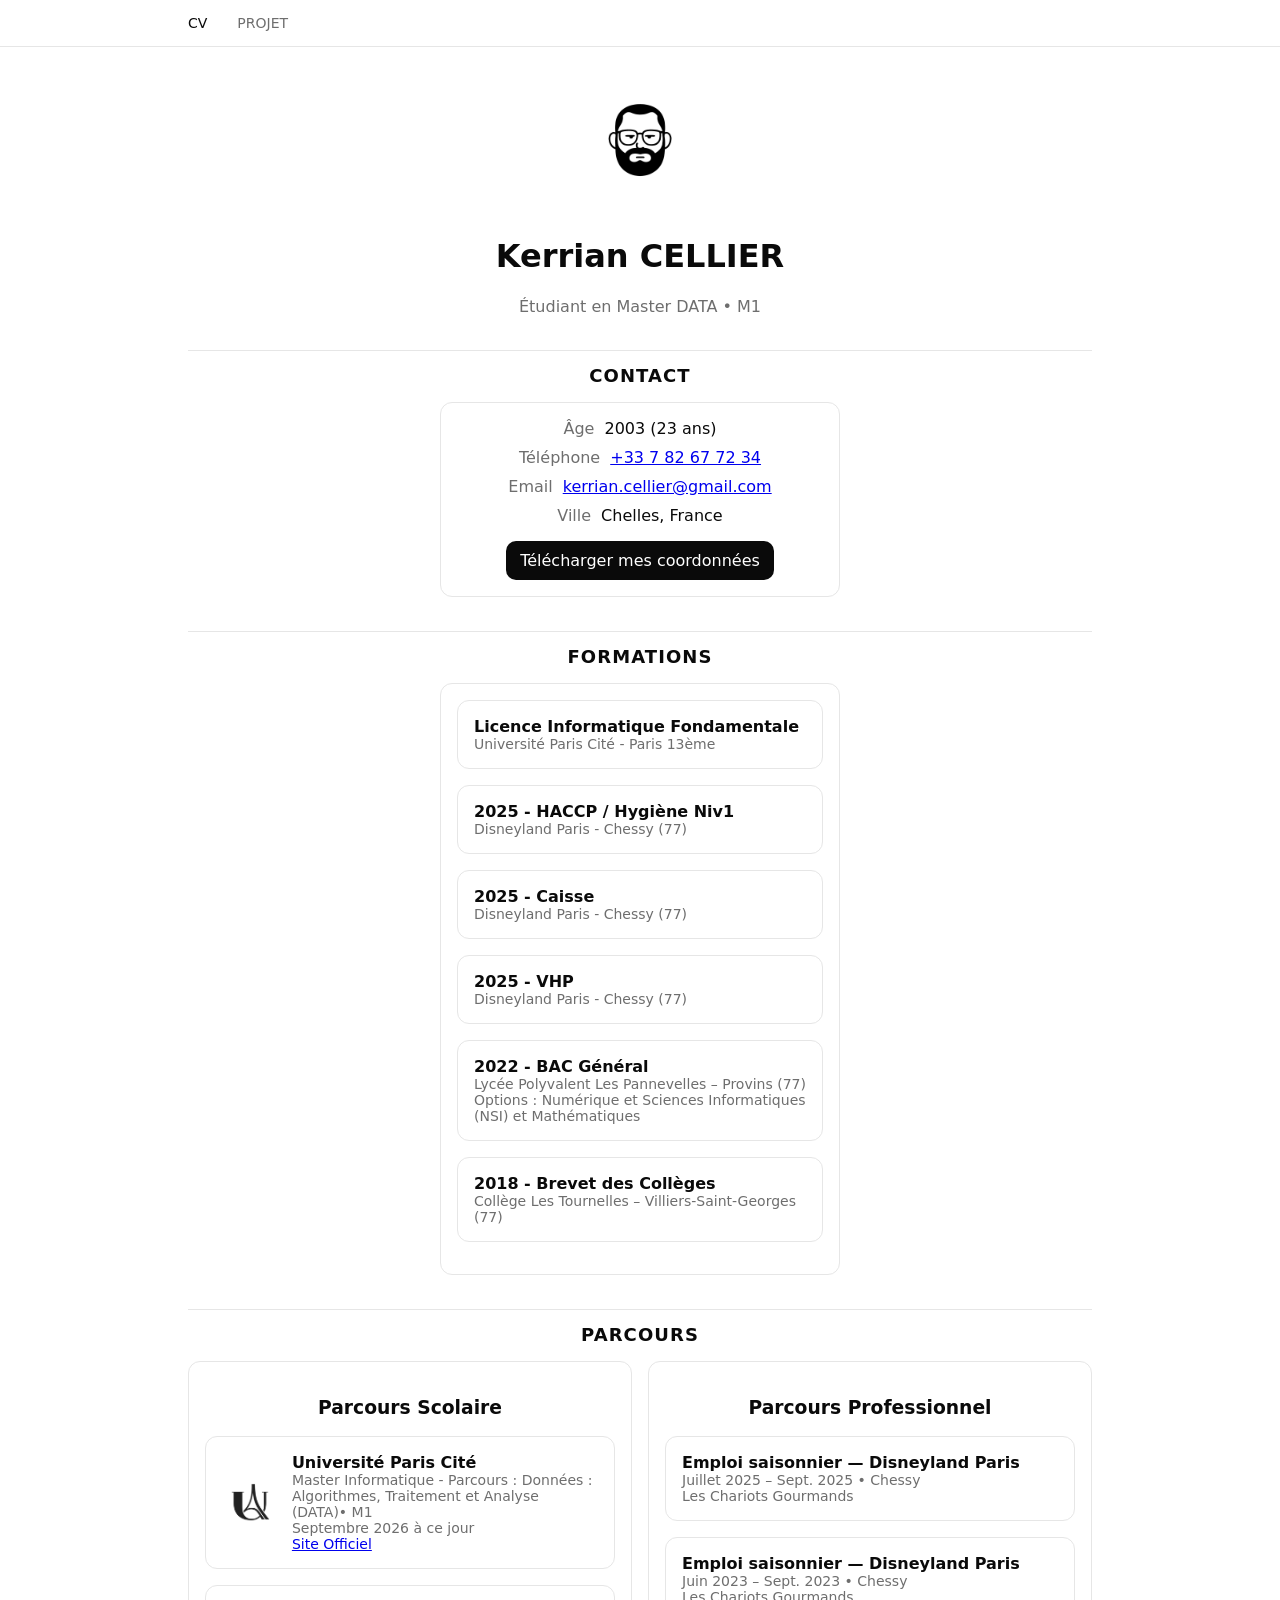
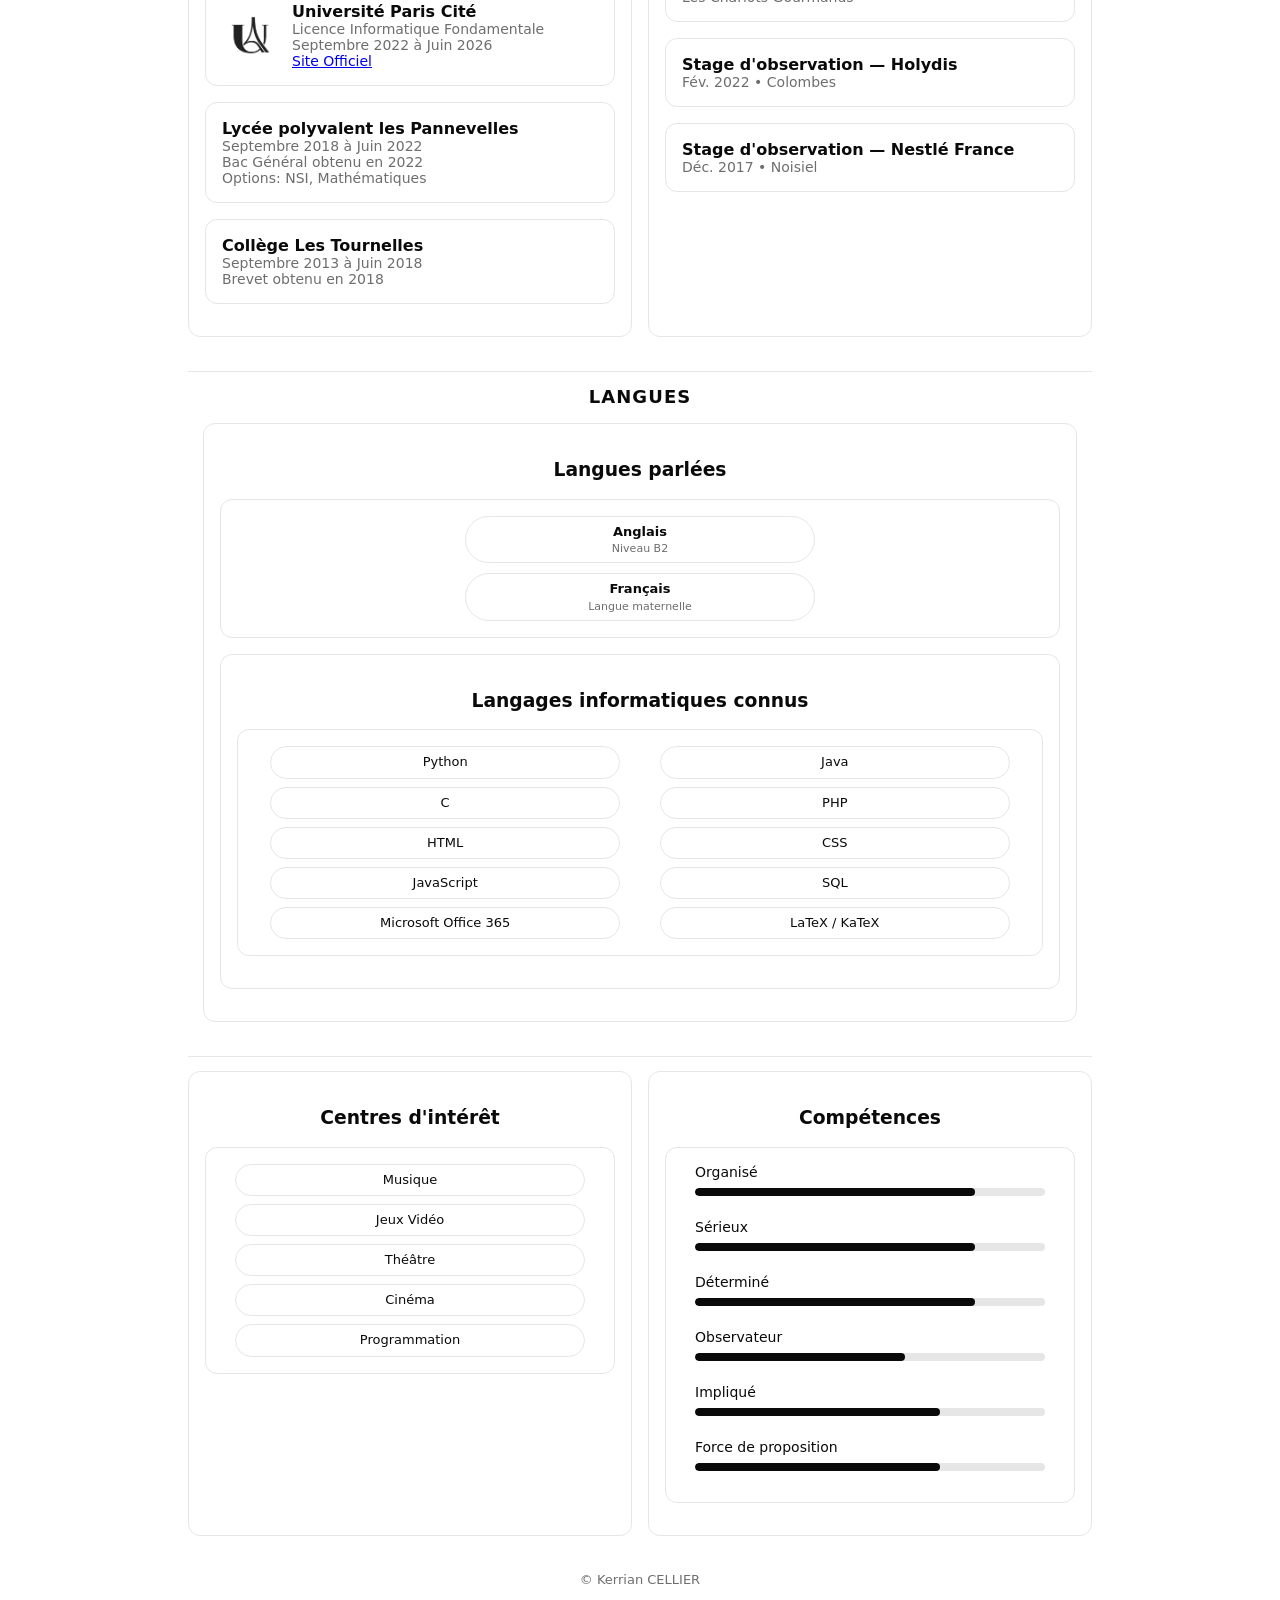
==== commit 16cc68a6: "Update index.html" ====
--- a/index.html
+++ b/index.html
@@ -34,7 +34,7 @@
         <h2>Contact</h2>
         <div class="card">
           <div class="list">
-            <div class="row"><span class="k">Âge</span><span>2003 (22 ans)</span></div>
+            <div class="row"><span class="k">Âge</span><span>2003 (23 ans)</span></div>
             <div class="row"><span class="k">Téléphone</span><a href="tel:+33782677234">+33 7 82 67 72 34</a></div>
             <div class="row"><span class="k">Email</span><a href="mailto:kerrian.cellier@gmail.com">kerrian.cellier@gmail.com</a></div>
             <div class="row"><span class="k">Ville</span><span>Chelles, France</span></div>
